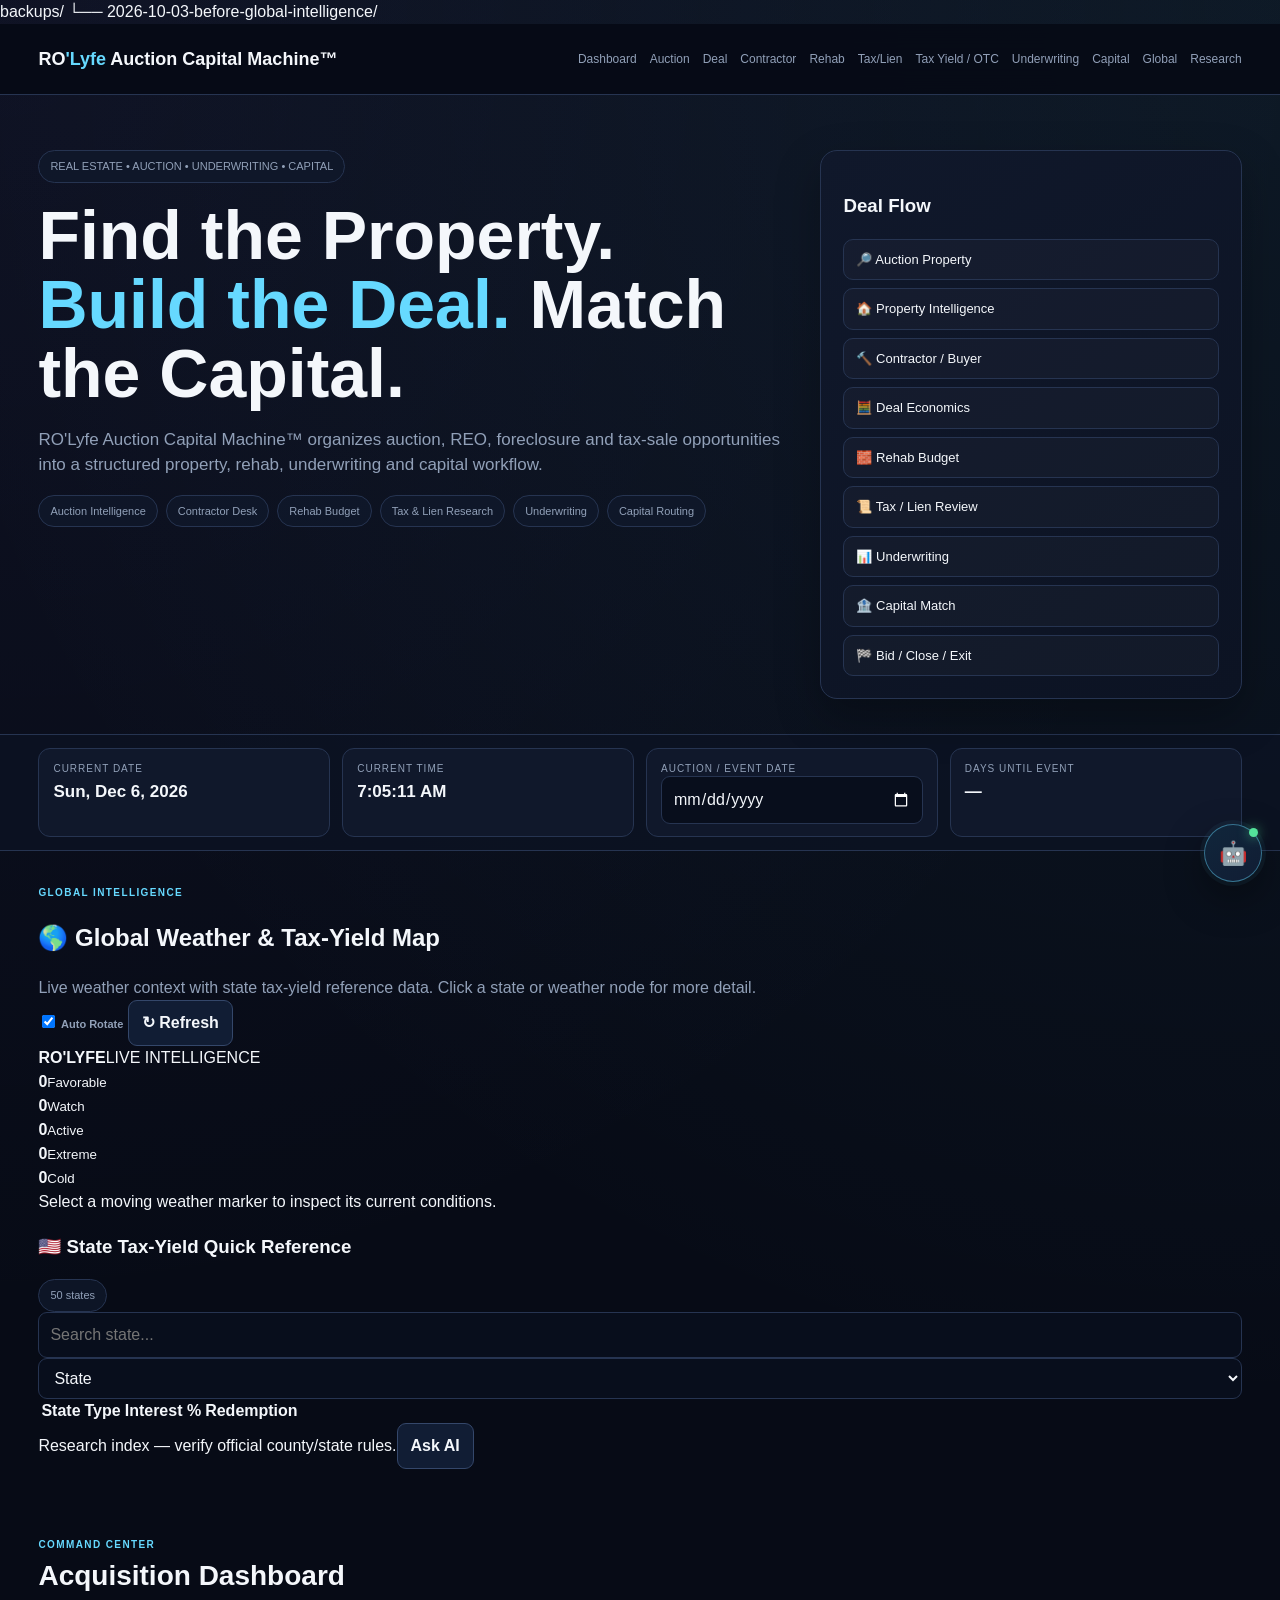
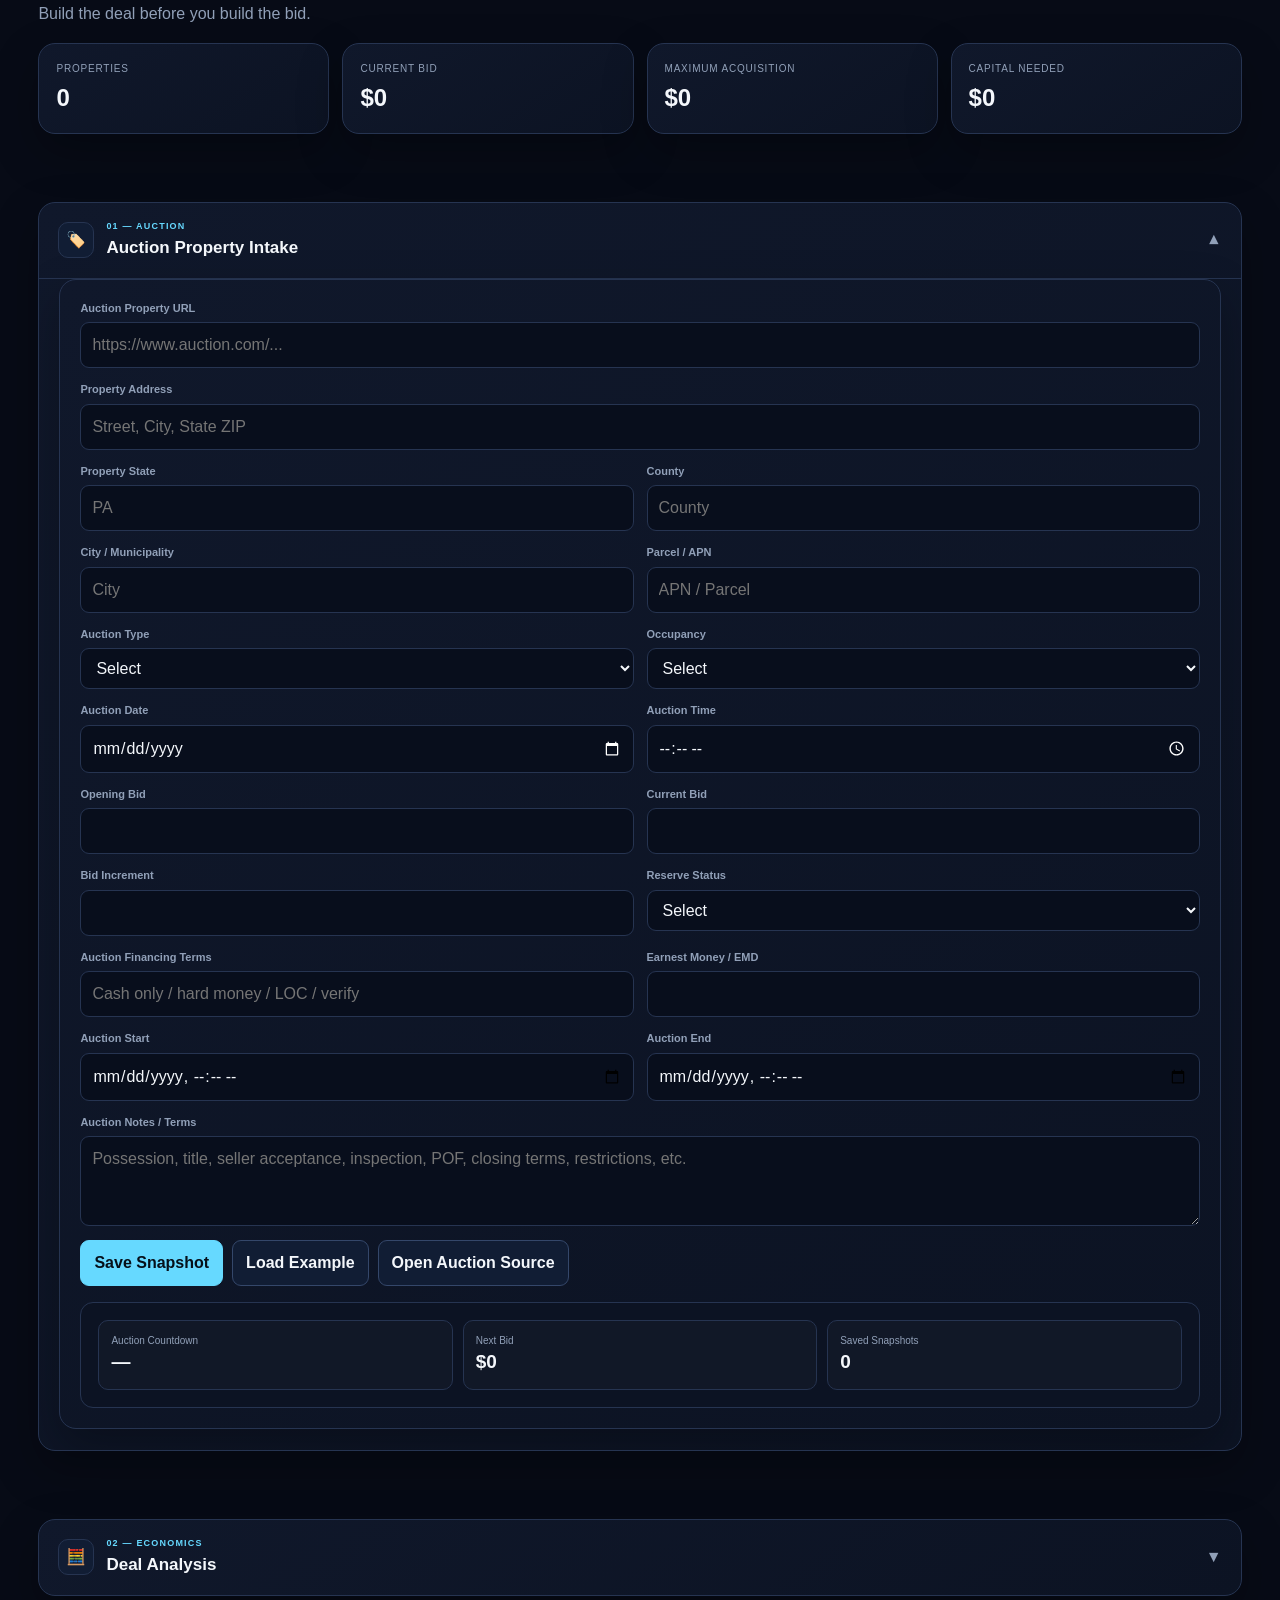
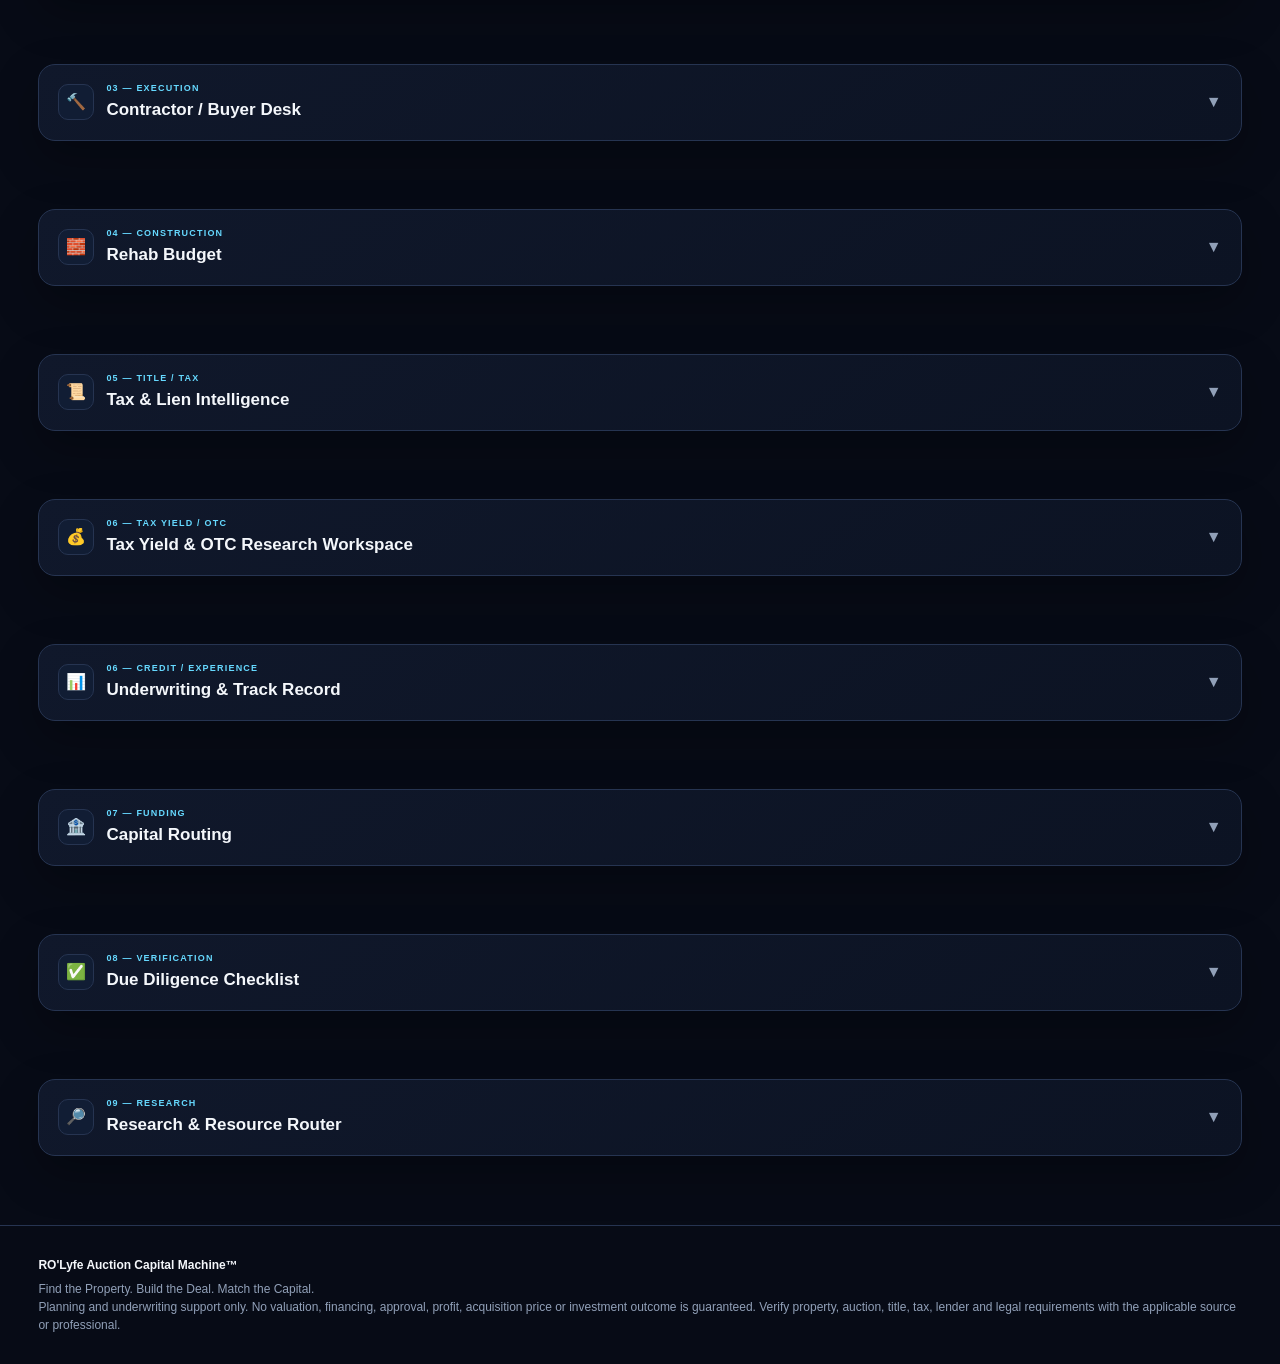
==== backups/2026-10-03-before-global-intelligence/index.html @ b1ab33ed "Add backup of index.html from October 3, 2026" ====
backups/
└── 2026-10-03-before-global-intelligence/


<!DOCTYPE html>
<html lang="en">
<head>
<meta charset="UTF-8">
<meta name="viewport" content="width=device-width, initial-scale=1.0">
<meta name="description" content="RO'Lyfe Auction Capital Machine™ — auction property intelligence, deal analysis, rehab, tax and lien research, underwriting, contractor coordination and capital routing.">
<title>RO'Lyfe Auction Capital Machine™</title>
<link rel="stylesheet" href="./css/machine.css">

<style>
:root{
  --bg:#070b16;--panel:#10182b;--panel2:#0c1323;--panel3:#111d34;
  --border:#263451;--border2:#34476a;--text:#f4f7fb;--muted:#91a0b8;
  --accent:#66d9ff;--accent2:#8c7cff;--green:#54e39a;--yellow:#ffd166;
  --red:#ff6b6b;--orange:#ff9f43;--shadow:0 18px 45px rgba(0,0,0,.28);
}
*{box-sizing:border-box}
html{scroll-behavior:smooth}
body{margin:0;background:radial-gradient(circle at top right,rgba(102,217,255,.07),transparent 30%),radial-gradient(circle at top left,rgba(140,124,255,.06),transparent 28%),var(--bg);color:var(--text);font-family:Arial,Helvetica,sans-serif;line-height:1.5}
a{color:inherit;text-decoration:none} button,input,select,textarea{font:inherit} button{cursor:pointer}
.container{width:min(1220px,94%);margin:auto}
header{position:sticky;top:0;z-index:1000;background:rgba(7,11,22,.96);backdrop-filter:blur(14px);border-bottom:1px solid var(--border)}
.nav{min-height:70px;display:flex;align-items:center;justify-content:space-between;gap:18px}.logo{font-size:18px;font-weight:800}.logo span{color:var(--accent)}
.nav-links{display:flex;gap:13px;flex-wrap:wrap}.nav-links a{color:var(--muted);font-size:12px}.nav-links a:hover{color:var(--text)}
.hero{padding:55px 0 35px}.hero-grid{display:grid;grid-template-columns:1.35fr .75fr;gap:24px;align-items:stretch}
.hero h1{font-size:clamp(38px,6vw,68px);line-height:1.02;margin:18px 0;max-width:800px}.hero h1 span{color:var(--accent)}
.hero p{color:var(--muted);font-size:17px;max-width:760px}.badge,.pill{border:1px solid var(--border);background:rgba(16,24,43,.8);border-radius:999px;padding:7px 11px;color:var(--muted);font-size:11px;display:inline-flex;align-items:center;gap:5px}
.badges{display:flex;gap:8px;flex-wrap:wrap}.hero-card,.card,.form-card,.section-shell,.link-card,.stat,.capital,.underwriting-box{background:linear-gradient(145deg,var(--panel),var(--panel2));border:1px solid var(--border);border-radius:17px;box-shadow:var(--shadow)}
.hero-card{padding:22px}.flow{display:grid;gap:8px;margin-top:15px}.flow div{padding:10px 12px;border:1px solid var(--border);border-radius:10px;background:rgba(255,255,255,.025);font-size:13px}
.live-bar{border-top:1px solid var(--border);border-bottom:1px solid var(--border);background:rgba(12,19,35,.78)}.live-grid{display:grid;grid-template-columns:repeat(4,1fr);gap:12px;padding:13px 0}.live-card{border:1px solid var(--border);border-radius:12px;padding:12px 14px;background:var(--panel)}.live-label{color:var(--muted);font-size:10px;text-transform:uppercase;letter-spacing:1px}.live-value{font-size:17px;font-weight:800;margin-top:3px}
section{padding:34px 0}.section-title{margin-bottom:17px}.section-kicker{color:var(--accent);font-size:10px;font-weight:800;letter-spacing:1.4px;text-transform:uppercase}.section-title h2{font-size:28px;margin:3px 0 5px}.section-title p,.muted{color:var(--muted);margin:0}
.section-shell{overflow:hidden}.section-shell.open .section-content{display:block}.section-content{display:none;padding:0 20px 21px;border-top:1px solid var(--border)}
.section-toggle{width:100%;border:0;background:transparent;color:var(--text);padding:17px 19px;display:flex;align-items:center;justify-content:space-between;text-align:left}.section-toggle:hover{background:rgba(102,217,255,.035)}
.section-toggle-left{display:flex;align-items:center;gap:12px}.section-toggle-icon{width:36px;height:36px;border:1px solid var(--border);border-radius:10px;display:flex;align-items:center;justify-content:center;background:var(--panel3)}.section-toggle-title small{display:block;color:var(--accent);font-size:9px;font-weight:800;letter-spacing:1.2px;text-transform:uppercase}.section-toggle-title strong{display:block;font-size:17px;margin-top:2px}.section-chevron{color:var(--muted);transition:.2s}.section-shell.open .section-chevron{transform:rotate(180deg)}
.dashboard{display:grid;grid-template-columns:repeat(4,1fr);gap:13px}.stat{padding:17px}.stat-label{color:var(--muted);font-size:10px;text-transform:uppercase;letter-spacing:.8px}.stat-value{font-size:24px;font-weight:800;margin-top:4px}
.form-card{padding:20px}.form-grid{display:grid;grid-template-columns:repeat(2,1fr);gap:13px}.field{display:flex;flex-direction:column;gap:6px}.field.full{grid-column:1/-1}label{color:var(--muted);font-size:11px;font-weight:600}
input,select,textarea{width:100%;background:#080e1c;color:var(--text);border:1px solid var(--border);border-radius:9px;padding:10px 11px;outline:none}input:focus,select:focus,textarea:focus{border-color:var(--accent);box-shadow:0 0 0 2px rgba(102,217,255,.08)}textarea{min-height:90px;resize:vertical}input[type=checkbox]{width:auto}input[type=date],input[type=time]{color-scheme:dark}
.grid{display:grid;grid-template-columns:repeat(3,1fr);gap:15px}.card{padding:18px}.card h3{margin-top:0}.card p{color:var(--muted);font-size:13px}
.result{margin-top:16px;border:1px solid var(--border);border-radius:13px;padding:17px;background:var(--panel2)}.result-grid{display:grid;grid-template-columns:repeat(3,1fr);gap:10px}.result-item{padding:12px;border:1px solid var(--border);border-radius:10px;background:rgba(255,255,255,.02)}.result-item span{display:block;color:var(--muted);font-size:10px}.result-item strong{font-size:19px}
.status{display:inline-flex;align-items:center;gap:6px;padding:6px 10px;border-radius:999px;font-size:10px;font-weight:700;margin-top:12px}.status.green{color:var(--green);border:1px solid rgba(84,227,154,.3);background:rgba(84,227,154,.08)}.status.yellow{color:var(--yellow);border:1px solid rgba(255,209,102,.3);background:rgba(255,209,102,.08)}.status.red{color:var(--red);border:1px solid rgba(255,107,107,.3);background:rgba(255,107,107,.08)}
.button-row{display:flex;flex-wrap:wrap;gap:9px;margin-top:14px}.btn,.action-btn{display:inline-flex;align-items:center;justify-content:center;gap:6px;border:1px solid var(--border2);border-radius:9px;padding:10px 13px;font-weight:700;background:var(--panel3);color:var(--text);transition:.15s}.btn.primary,.action-btn.primary{background:var(--accent);border-color:var(--accent);color:#06101a}.btn:hover,.action-btn:hover{transform:translateY(-1px);border-color:var(--accent)}
.checklist{display:grid;gap:8px}.check{display:flex;gap:9px;align-items:flex-start;padding:11px;border:1px solid var(--border);border-radius:10px;color:var(--muted);background:rgba(255,255,255,.015)}.check input{margin-top:3px}
.capital-grid{display:grid;grid-template-columns:repeat(4,1fr);gap:12px}.capital{padding:16px}.capital strong{display:block;margin-bottom:5px}.capital small{color:var(--muted)}
.link-grid{display:grid;grid-template-columns:repeat(4,1fr);gap:13px}.link-card{padding:16px;display:flex;flex-direction:column}.link-card h3{margin:0 0 6px;font-size:15px}.link-card p{color:var(--muted);font-size:12px;flex:1;margin:0 0 13px}
.budget-table-wrap{overflow-x:auto;border:1px solid var(--border);border-radius:12px;margin-top:15px}.budget-table{width:100%;border-collapse:collapse;min-width:700px}.budget-table th,.budget-table td{padding:8px 10px;border-bottom:1px solid var(--border);text-align:left}.budget-table th{color:var(--muted);font-size:10px;text-transform:uppercase}.budget-table td{font-size:12px}.budget-table input{padding:7px}.budget-total{display:flex;justify-content:flex-end;gap:20px;padding:13px;font-weight:800}
.underwriting-grid{display:grid;grid-template-columns:repeat(3,1fr);gap:12px}.underwriting-box{padding:14px;background:var(--panel2)}.underwriting-box span{display:block;color:var(--muted);font-size:10px}.underwriting-box strong{display:block;font-size:20px;margin-top:2px}
.dynamic-row{border:1px solid var(--border);border-radius:12px;padding:13px;margin-top:10px;background:rgba(255,255,255,.015)}.row-grid{display:grid;grid-template-columns:repeat(4,1fr);gap:9px}
.ai-underwriter-float{position:fixed;right:18px;bottom:18px;z-index:2000}.ai-underwriter-button{position:relative;width:58px;height:58px;border-radius:50%;border:1px solid rgba(102,217,255,.45);background:linear-gradient(145deg,#10263b,#111d34);color:var(--accent);box-shadow:0 0 0 4px rgba(102,217,255,.05),0 15px 40px rgba(0,0,0,.4);font-size:23px}.ai-dot{position:absolute;width:9px;height:9px;border-radius:50%;background:var(--green);right:3px;top:3px;box-shadow:0 0 12px rgba(84,227,154,.7)}
.ai-underwriter-panel{position:fixed;right:18px;bottom:88px;z-index:2001;width:min(400px,calc(100vw - 28px));height:520px;background:rgba(10,16,30,.985);border:1px solid var(--border2);border-radius:18px;box-shadow:0 25px 70px rgba(0,0,0,.55);display:none;flex-direction:column;overflow:hidden}.ai-underwriter-panel.open{display:flex}
.ai-header{padding:14px 16px;border-bottom:1px solid var(--border);display:flex;justify-content:space-between;align-items:center;background:linear-gradient(145deg,var(--panel),var(--panel2))}.ai-header-main{display:flex;align-items:center;gap:9px}.ai-avatar{width:34px;height:34px;border-radius:10px;display:flex;align-items:center;justify-content:center;background:rgba(102,217,255,.1);border:1px solid rgba(102,217,255,.25)}.ai-header-title strong{display:block;font-size:14px}.ai-header-title span{display:block;color:var(--green);font-size:9px;margin-top:2px}.ai-close{border:0;background:transparent;color:var(--muted);font-size:20px}
.ai-messages{flex:1;overflow-y:auto;padding:14px;display:flex;flex-direction:column;gap:9px}.ai-message{max-width:90%;padding:9px 11px;border-radius:11px;font-size:12px;line-height:1.45}.ai-message.system{align-self:flex-start;background:var(--panel3);border:1px solid var(--border)}.ai-message.user{align-self:flex-end;background:rgba(102,217,255,.12);border:1px solid rgba(102,217,255,.25)}.ai-message small{display:block;color:var(--muted);margin-top:4px;font-size:8px}
.ai-quick{display:flex;gap:6px;overflow-x:auto;padding:8px 10px;border-top:1px solid var(--border)}.ai-quick button{flex:0 0 auto;padding:6px 8px;border:1px solid var(--border);border-radius:999px;background:var(--panel3);color:var(--muted);font-size:9px}.ai-input-row{display:flex;gap:6px;padding:10px;border-top:1px solid var(--border)}.ai-input-row input{flex:1}.ai-send{width:42px;border:1px solid var(--accent);border-radius:9px;background:var(--accent);color:#06101a;font-weight:800}
.ai-toast{position:fixed;right:18px;bottom:88px;z-index:1999;width:min(350px,calc(100vw - 30px));padding:12px 14px;border:1px solid rgba(102,217,255,.35);border-radius:13px;background:rgba(12,19,35,.97);box-shadow:0 18px 50px rgba(0,0,0,.4);display:none}.ai-toast.show{display:block}.ai-toast strong{display:block;color:var(--accent);font-size:10px;margin-bottom:3px}.ai-toast div{font-size:11px}
.back-to-top{position:fixed;right:86px;bottom:22px;z-index:1998;width:43px;height:43px;border-radius:50%;border:1px solid var(--border2);background:rgba(16,24,43,.94);color:var(--accent);opacity:0;visibility:hidden;transition:.2s}.back-to-top.show{opacity:1;visibility:visible}
footer{margin-top:35px;border-top:1px solid var(--border);padding:30px 0;color:var(--muted);font-size:12px}.footer-title{color:var(--text);font-weight:800;margin-bottom:6px}
@media(max-width:950px){.hero-grid{grid-template-columns:1fr}.dashboard,.capital-grid{grid-template-columns:repeat(2,1fr)}.grid,.underwriting-grid{grid-template-columns:repeat(2,1fr)}.link-grid{grid-template-columns:repeat(2,1fr)}.live-grid{grid-template-columns:repeat(2,1fr)}.row-grid{grid-template-columns:repeat(2,1fr)}}
@media(max-width:650px){.nav{align-items:flex-start;padding:12px 0;flex-direction:column}.nav-links{gap:9px}.hero{padding-top:38px}.dashboard,.grid,.capital-grid,.link-grid,.underwriting-grid,.result-grid,.live-grid,.form-grid,.row-grid{grid-template-columns:1fr}.field.full{grid-column:auto}.button-row{flex-direction:column}.button-row .btn,.button-row .action-btn{width:100%}.section-content{padding:0 13px 17px}.section-toggle{padding:15px 13px}.ai-underwriter-panel{right:13px;bottom:82px;height:500px}.back-to-top{right:80px;bottom:18px}}
</style>
</head>

<body>
<header>
  <div class="container nav">
    <div class="logo">RO<span>'Lyfe</span> Auction Capital Machine™</div>
    <nav class="nav-links">
      <a href="#dashboard">Dashboard</a><a href="#intake">Auction</a><a href="#analysis">Deal</a>
      <a href="#contractor">Contractor</a><a href="#rehab">Rehab</a><a href="#taxLien">Tax/Lien</a><a href="#taxYield">Tax Yield / OTC</a>
      <a href="#underwriting">Underwriting</a><a href="#capital">Capital</a><a href="#globalIntelligence">Global</a><a href="#research">Research</a>
    </nav>
  </div>
</header>

<section class="hero">
  <div class="container hero-grid">
    <div>
      <div class="badge">REAL ESTATE • AUCTION • UNDERWRITING • CAPITAL</div>
      <h1>Find the Property. <span>Build the Deal.</span> Match the Capital.</h1>
      <p>RO'Lyfe Auction Capital Machine™ organizes auction, REO, foreclosure and tax-sale opportunities into a structured property, rehab, underwriting and capital workflow.</p>
      <div class="badges">
        <span class="badge">Auction Intelligence</span><span class="badge">Contractor Desk</span><span class="badge">Rehab Budget</span>
        <span class="badge">Tax &amp; Lien Research</span><span class="badge">Underwriting</span><span class="badge">Capital Routing</span>
      </div>
    </div>
    <div class="hero-card">
      <h3>Deal Flow</h3>
      <div class="flow">
        <div>🔎 Auction Property</div><div>🏠 Property Intelligence</div><div>🔨 Contractor / Buyer</div>
        <div>🧮 Deal Economics</div><div>🧱 Rehab Budget</div><div>📜 Tax / Lien Review</div>
        <div>📊 Underwriting</div><div>🏦 Capital Match</div><div>🏁 Bid / Close / Exit</div>
      </div>
    </div>
  </div>
</section>

<div class="live-bar">
  <div class="container live-grid">
    <div class="live-card"><div class="live-label">Current Date</div><div class="live-value" id="liveDate">Loading...</div></div>
    <div class="live-card"><div class="live-label">Current Time</div><div class="live-value" id="liveTime">Loading...</div></div>
    <div class="live-card"><div class="live-label">Auction / Event Date</div><input id="auctionDate" type="date"></div>
    <div class="live-card"><div class="live-label">Days Until Event</div><div class="live-value" id="daysUntil">—</div></div>
  </div>
</div>

<!-- GLOBAL INTELLIGENCE / WEATHER + TAX-YIELD VISUAL -->
<section id="globalIntelligence" class="global-intel-section">
  <div class="container">
    <div class="global-intel-shell">
      <div class="global-intel-head">
        <div>
          <div class="section-kicker">GLOBAL INTELLIGENCE</div>
          <h2>🌎 Global Weather &amp; Tax-Yield Map</h2>
          <p class="muted">Live weather context with state tax-yield reference data. Click a state or weather node for more detail.</p>
        </div>
        <div class="global-controls">
          <label class="switch-label"><input id="globalAutoRotate" type="checkbox" checked> <span>Auto Rotate</span></label>
          <button class="btn" type="button" onclick="refreshGlobalIntelligence()">↻ Refresh</button>
        </div>
      </div>
      <div class="global-intel-grid">
        <div class="global-globe-panel">
          <div class="globe-stage" id="globeStage">
            <div class="globe-orbit orbit-a"></div><div class="globe-orbit orbit-b"></div><div class="globe-orbit orbit-c"></div>
            <div class="globe">
              <div class="globe-grid"></div><div class="globe-land land-1"></div><div class="globe-land land-2"></div><div class="globe-land land-3"></div><div class="globe-land land-4"></div>
            </div>
            <div id="weatherNodes" class="weather-nodes"></div>
            <div class="globe-core-label"><strong>RO'LYFE</strong><span>LIVE INTELLIGENCE</span></div>
          </div>
          <div class="global-summary-strip">
            <div><span class="dot green"></span><strong id="weatherGood">0</strong><small>Favorable</small></div>
            <div><span class="dot yellow"></span><strong id="weatherWatch">0</strong><small>Watch</small></div>
            <div><span class="dot orange"></span><strong id="weatherActive">0</strong><small>Active</small></div>
            <div><span class="dot red"></span><strong id="weatherExtreme">0</strong><small>Extreme</small></div>
            <div><span class="dot blue"></span><strong id="weatherCold">0</strong><small>Cold</small></div>
          </div>
          <div id="globalSelected" class="global-selected">Select a moving weather marker to inspect its current conditions.</div>
        </div>
        <aside class="state-yield-panel">
          <div class="panel-title-row"><h3>🇺🇸 State Tax-Yield Quick Reference</h3><span id="stateCountBadge" class="badge">50 states</span></div>
          <div class="state-filter-row"><input id="stateYieldSearch" placeholder="Search state..." oninput="filterStateYieldTable()"><select id="stateYieldSort" onchange="renderStateYieldTable()"><option value="name">State</option><option value="interest">Interest %</option><option value="redemption">Redemption</option></select></div>
          <div class="state-yield-table-wrap"><table class="state-yield-table"><thead><tr><th>State</th><th>Type</th><th>Interest %</th><th>Redemption</th></tr></thead><tbody id="stateYieldTable"></tbody></table></div>
          <div class="state-yield-foot"><span>Research index — verify official county/state rules.</span><button class="btn" type="button" onclick="askAI('Show me the tax-yield profile for this state.')">Ask AI</button></div>
        </aside>
      </div>
    </div>
  </div>
</section>

<main>

<section id="dashboard"><div class="container">
  <div class="section-title"><div class="section-kicker">COMMAND CENTER</div><h2>Acquisition Dashboard</h2><p>Build the deal before you build the bid.</p></div>
  <div class="dashboard">
    <div class="stat"><div class="stat-label">Properties</div><div class="stat-value" id="propertyCount">0</div></div>
    <div class="stat"><div class="stat-label">Current Bid</div><div class="stat-value" id="dashboardBid">$0</div></div>
    <div class="stat"><div class="stat-label">Maximum Acquisition</div><div class="stat-value" id="dashboardMax">$0</div></div>
    <div class="stat"><div class="stat-label">Capital Needed</div><div class="stat-value" id="dashboardCapital">$0</div></div>
  </div>
</div></section>

<section id="intake"><div class="container">
<div class="section-shell open">
<button class="section-toggle" type="button" onclick="toggleSection(this)"><div class="section-toggle-left"><div class="section-toggle-icon">🏷️</div><div class="section-toggle-title"><small>01 — AUCTION</small><strong>Auction Property Intake</strong></div></div><span class="section-chevron">▼</span></button>
<div class="section-content">
<div class="form-card"><div class="form-grid">
  <div class="field full"><label for="auctionUrl">Auction Property URL</label><input id="auctionUrl" type="url" placeholder="https://www.auction.com/..."></div>
  <div class="field full"><label for="address">Property Address</label><input id="address" placeholder="Street, City, State ZIP"></div>
  <div class="field"><label for="propertyState">Property State</label><input id="propertyState" placeholder="PA"></div>
  <div class="field"><label for="county">County</label><input id="county" placeholder="County"></div>
  <div class="field"><label for="taxCity">City / Municipality</label><input id="taxCity" placeholder="City"></div>
  <div class="field"><label for="parcel">Parcel / APN</label><input id="parcel" placeholder="APN / Parcel"></div>
  <div class="field"><label for="auctionType">Auction Type</label><select id="auctionType"><option value="">Select</option><option>Bank Owned / REO</option><option>Foreclosure</option><option>Sheriff Sale</option><option>Tax Sale</option><option>Tax Lien</option><option>Tax Deed</option><option>Other</option></select></div>
  <div class="field"><label for="occupancy">Occupancy</label><select id="occupancy"><option value="">Select</option><option>Vacant</option><option>Occupied</option><option>Unknown</option></select></div>
  <div class="field"><label for="auctionDate">Auction Date</label><input id="auctionDate" type="date"></div>
  <div class="field"><label for="auctionTime">Auction Time</label><input id="auctionTime" type="time"></div>
  <div class="field"><label for="openingBid">Opening Bid</label><input id="openingBid" type="number" min="0" step="500"></div>
  <div class="field"><label for="currentBid">Current Bid</label><input id="currentBid" type="number" min="0" step="500"></div>
  <div class="field"><label for="bidIncrement">Bid Increment</label><input id="bidIncrement" type="number" min="0" step="100"></div>
  <div class="field"><label for="reserve">Reserve Status</label><select id="reserve"><option value="">Select</option><option>Reserve Met</option><option>Reserve Not Met</option><option>Unknown</option></select></div>
  <div class="field"><label for="financing">Auction Financing Terms</label><input id="financing" placeholder="Cash only / hard money / LOC / verify"></div>
  <div class="field"><label for="emd">Earnest Money / EMD</label><input id="emd" type="number" min="0" step="100"></div>
  <div class="field"><label for="auctionStart">Auction Start</label><input id="auctionStart" type="datetime-local"></div>
  <div class="field"><label for="auctionEnd">Auction End</label><input id="auctionEnd" type="datetime-local"></div>
  <div class="field full"><label for="auctionNotes">Auction Notes / Terms</label><textarea id="auctionNotes" placeholder="Possession, title, seller acceptance, inspection, POF, closing terms, restrictions, etc."></textarea></div>
</div>
<div class="button-row"><button class="btn primary" type="button" onclick="saveProperty()">Save Snapshot</button><button class="btn" type="button" onclick="loadExample()">Load Example</button><button class="btn" type="button" onclick="openAuctionSource()">Open Auction Source</button></div>
<div id="auctionStatus"></div><div class="result"><div class="result-grid">
  <div class="result-item"><span>Auction Countdown</span><strong id="auctionCountdown">—</strong></div>
  <div class="result-item"><span>Next Bid</span><strong id="nextBid">$0</strong></div>
  <div class="result-item"><span>Saved Snapshots</span><strong id="savedCount">0</strong></div>
</div></div>
</div>
</div></div></div>
</section>

<section id="analysis"><div class="container">
<div class="section-shell">
<button class="section-toggle" type="button" onclick="toggleSection(this)"><div class="section-toggle-left"><div class="section-toggle-icon">🧮</div><div class="section-toggle-title"><small>02 — ECONOMICS</small><strong>Deal Analysis</strong></div></div><span class="section-chevron">▼</span></button>
<div class="section-content">
<div class="form-card"><div class="form-grid">
  <div class="field"><label for="arv">ARV / After Repair Value</label><input id="arv" type="number" min="0"></div>
  <div class="field"><label for="rehab">Rehab / Construction</label><input id="rehab" type="number" min="0"></div>
  <div class="field"><label for="closing">Closing Costs</label><input id="closing" type="number" min="0"></div>
  <div class="field"><label for="holding">Holding Costs</label><input id="holding" type="number" min="0"></div>
  <div class="field"><label for="selling">Selling / Exit Costs</label><input id="selling" type="number" min="0"></div>
  <div class="field"><label for="financingCosts">Financing Costs</label><input id="financingCosts" type="number" min="0"></div>
  <div class="field"><label for="profit">Required Profit</label><input id="profit" type="number" min="0"></div>
  <div class="field"><label for="contingency">Deal Contingency</label><input id="contingency" type="number" min="0"></div>
  <div class="field"><label for="buyerCapital">Buyer / Sponsor Capital</label><input id="buyerCapital" type="number" min="0"></div>
</div>
<div class="button-row"><button class="btn primary" type="button" onclick="calculateDealUI()">Calculate Deal</button></div>
<div class="result"><div class="result-grid">
  <div class="result-item"><span>Maximum Acquisition</span><strong id="maxAcquisition">$0</strong></div>
  <div class="result-item"><span>Total Project Cost</span><strong id="projectCost">$0</strong></div>
  <div class="result-item"><span>Capital Needed</span><strong id="capitalNeed">$0</strong></div>
  <div class="result-item"><span>Bid Room</span><strong id="bidRoom">$0</strong></div>
  <div class="result-item"><span>Gross Spread</span><strong id="grossSpread">$0</strong></div>
  <div class="result-item"><span>Next Bid</span><strong id="analysisNextBid">$0</strong></div>
</div><div id="dealStatus"></div></div>
</div>
</div></div></div>
</section>

<section id="contractor"><div class="container">
<div class="section-shell">
<button class="section-toggle" type="button" onclick="toggleSection(this)"><div class="section-toggle-left"><div class="section-toggle-icon">🔨</div><div class="section-toggle-title"><small>03 — EXECUTION</small><strong>Contractor / Buyer Desk</strong></div></div><span class="section-chevron">▼</span></button>
<div class="section-content">
<div class="form-card"><div class="form-grid">
  <div class="field"><label for="contractorName">Contractor / Buyer Name</label><input id="contractorName"></div>
  <div class="field"><label for="contractorCompany">Company</label><input id="contractorCompany"></div>
  <div class="field"><label for="contractorPhone">Phone</label><input id="contractorPhone"></div>
  <div class="field"><label for="contractorEmail">Email</label><input id="contractorEmail" type="email"></div>
  <div class="field"><label for="contractorRole">Role</label><select id="contractorRole"><option>Contractor</option><option>Investor / Buyer</option><option>GC</option><option>Developer</option><option>Other</option></select></div>
  <div class="field"><label for="contractorBudget">Target Construction Budget</label><input id="contractorBudget" type="number"></div>
  <div class="field full"><label for="contractorNotes">Scope / Quote / Buyer Notes</label><textarea id="contractorNotes"></textarea></div>
</div></div>
</div></div></div></section>

<section id="rehab"><div class="container">
<div class="section-shell">
<button class="section-toggle" type="button" onclick="toggleSection(this)"><div class="section-toggle-left"><div class="section-toggle-icon">🧱</div><div class="section-toggle-title"><small>04 — CONSTRUCTION</small><strong>Rehab Budget</strong></div></div><span class="section-chevron">▼</span></button>
<div class="section-content">
<div class="form-card">
<div class="form-grid">
  <div class="field"><label for="rehabContingencyPercent">Rehab Contingency %</label><input id="rehabContingencyPercent" type="number" min="0" step=".5" value="0"></div>
  <div class="field"><label for="rehabLenderName">Lender Rule / Name</label><input id="rehabLenderName" placeholder="Optional"></div>
</div>
<div class="button-row"><button class="btn" type="button" onclick="loadReferenceRehab()">Load Reference Budget</button><button class="btn" type="button" onclick="clearRehabBudget()">Clear Rehab</button><button class="btn primary" type="button" onclick="calculateRehabUI()">Calculate Rehab</button></div>
<div class="budget-table-wrap"><table class="budget-table"><thead><tr><th>Category</th><th>Budget</th><th>Group</th></tr></thead><tbody id="rehabRows"></tbody></table></div>
<div class="budget-total"><span>Subtotal: <strong id="rehabSubtotal">$0</strong></span><span>Contingency: <strong id="rehabContingency">$0</strong></span><span>Total: <strong id="rehabTotal">$0</strong></span></div>
</div>
</div></div></div>
</section>

<section id="taxLien"><div class="container">
<div class="section-shell">
<button class="section-toggle" type="button" onclick="toggleSection(this)"><div class="section-toggle-left"><div class="section-toggle-icon">📜</div><div class="section-toggle-title"><small>05 — TITLE / TAX</small><strong>Tax &amp; Lien Intelligence</strong></div></div><span class="section-chevron">▼</span></button>
<div class="section-content">
<div class="form-card"><div class="form-grid">
  <div class="field"><label for="taxState">Tax State</label><input id="taxState" placeholder="PA / NJ / FL"></div>
  <div class="field"><label for="taxCounty">Tax County</label><input id="taxCounty"></div>
  <div class="field"><label for="taxSaleType">Tax Sale Type</label><select id="taxSaleType"><option value="">Select</option><option>Tax Lien</option><option>Tax Deed</option><option>Tax Sale</option><option>Sheriff Sale</option><option>Unknown</option></select></div>
  <div class="field"><label for="taxAuthority">Tax Authority</label><input id="taxAuthority"></div>
  <div class="field"><label for="delinquentTaxes">Delinquent Taxes</label><input id="delinquentTaxes" type="number"></div>
  <div class="field"><label for="taxLienAmount">Tax Lien Amount</label><input id="taxLienAmount" type="number"></div>
  <div class="field"><label for="taxInterestRate">Interest Rate %</label><input id="taxInterestRate" type="number" step=".01"></div>
  <div class="field"><label for="taxPenalties">Penalties</label><input id="taxPenalties" type="number"></div>
  <div class="field"><label for="taxFees">Tax / Sale Fees</label><input id="taxFees" type="number"></div>
  <div class="field"><label for="taxTotalDue">Total Due</label><input id="taxTotalDue" type="number"></div>
  <div class="field"><label for="taxOpeningBid">Tax Opening Bid</label><input id="taxOpeningBid" type="number"></div>
  <div class="field"><label for="taxCurrentBid">Tax Current Bid</label><input id="taxCurrentBid" type="number"></div>
  <div class="field"><label for="taxBidIncrement">Tax Bid Increment</label><input id="taxBidIncrement" type="number"></div>
  <div class="field"><label for="taxDeposit">Tax Deposit</label><input id="taxDeposit" type="number"></div>
  <div class="field"><label for="taxAuctionDate">Tax Auction Date</label><input id="taxAuctionDate" type="date"></div>
  <div class="field"><label for="taxAuctionTime">Tax Auction Time</label><input id="taxAuctionTime" type="time"></div>
  <div class="field"><label for="taxRegistrationDeadline">Registration Deadline</label><input id="taxRegistrationDeadline" type="date"></div>
  <div class="field"><label for="redemptionApplicable">Redemption Applicable?</label><select id="redemptionApplicable"><option value="">Unknown</option><option>Yes</option><option>No</option></select></div>
  <div class="field"><label for="redemptionDeadline">Redemption Deadline</label><input id="redemptionDeadline" type="date"></div>
  <div class="field"><label for="redemptionAmount">Redemption Amount</label><input id="redemptionAmount" type="number"></div>
  <div class="field"><label for="lienStatus">Lien Status</label><input id="lienStatus" placeholder="Unknown / Clear / Liens found"></div>
  <div class="field"><label for="saleStatus">Sale Status</label><input id="saleStatus"></div>
  <div class="field"><label for="redemptionPeriod">Redemption Period</label><input id="redemptionPeriod"></div>
  <div class="field"><label for="taxSaleDate">Tax Sale Date</label><input id="taxSaleDate" type="date"></div>
  <div class="field full"><label for="taxSource">Tax / Lien Source</label><input id="taxSource" placeholder="County tax portal, LienHub, RealAuction, title report, etc."></div>
  <div class="field full"><label for="taxNotes">Tax / Lien Notes</label><textarea id="taxNotes"></textarea></div>
</div>
<div class="button-row"><button class="btn primary" type="button" onclick="calculateTaxUI()">Run Tax/Lien Snapshot</button></div>
<div id="taxOutput" class="result">Enter jurisdiction and tax/lien facts, then run the snapshot.</div>
</div>
</div></div></div>
</section>

<section id="taxYield"><div class="container">
<div class="section-shell">
<button class="section-toggle" type="button" onclick="toggleSection(this)"><div class="section-toggle-left"><div class="section-toggle-icon">💰</div><div class="section-toggle-title"><small>06 — TAX YIELD / OTC</small><strong>Tax Yield &amp; OTC Research Workspace</strong></div></div><span class="section-chevron">▼</span></button>
<div class="section-content">
<div class="grid">
  <div class="card"><h3>State / Jurisdiction Profile</h3><div class="form-grid">
    <div class="field"><label for="yieldState">State</label><input id="yieldState" placeholder="PA, FL, NJ..."></div>
    <div class="field"><label for="yieldCounty">County</label><input id="yieldCounty" placeholder="County / parish / municipality"></div>
  </div><div class="button-row"><button class="btn primary" type="button" onclick="runTaxYieldProfile()">Load Profile</button></div><div id="yieldProfile" class="result">Enter a state to load the research profile.</div></div>
  <div class="card"><h3>OTC / Alternate Terminology</h3><p id="otcTermText" class="muted">Enter a state to see the stored terminology.</p><div class="button-row"><button class="btn" type="button" onclick="askAI('What is the OTC terminology for this state?')">Ask AI</button></div></div>
  <div class="card"><h3>County Research Script</h3><p class="muted">Use these questions with the tax collector, treasurer, clerk or sale administrator.</p><ol id="countyScriptList"></ol><div class="button-row"><button class="btn" type="button" onclick="askAI('What questions should I ask the county?')">Send to AI</button></div></div>
</div>
<div class="form-card" style="margin-top:15px"><h3>Tax Certificate / OTC Inventory</h3><p class="muted">Use this as a research inventory. Verify every record against the official county/state source.</p><div class="budget-table-wrap"><table class="budget-table"><thead><tr><th>Certificate #</th><th>Year</th><th>Parcel / PIN</th><th>Address</th><th>State</th><th>County</th><th>Purchase Amount</th><th>Interest</th><th>Delinquent Year</th><th>Status</th></tr></thead><tbody id="taxYieldRows"><tr><td colspan="10" class="muted">No inventory rows yet.</td></tr></tbody></table></div><div class="button-row"><button class="btn" type="button" onclick="addTaxYieldRow()">Add Certificate / OTC Record</button></div></div>
<div class="card" style="margin-top:15px"><h3>Yield Guardrail</h3><p class="muted">A quoted statutory rate is not the same as realized annualized yield. Account for purchase price, bid method, penalties, fees, redemption timing, discounts, servicing/admin costs and principal risk.</p></div>
</div></div></div></section>

<section id="underwriting"><div class="container">
<div class="section-shell">
<button class="section-toggle" type="button" onclick="toggleSection(this)"><div class="section-toggle-left"><div class="section-toggle-icon">📊</div><div class="section-toggle-title"><small>06 — CREDIT / EXPERIENCE</small><strong>Underwriting &amp; Track Record</strong></div></div><span class="section-chevron">▼</span></button>
<div class="section-content">
<div class="form-card"><div class="form-grid">
  <div class="field"><label for="primaryGuarantor">Primary Guarantor Name</label><input id="primaryGuarantor"></div>
  <div class="field"><label for="borrowingEntity">Borrowing Entity</label><input id="borrowingEntity"></div>
  <div class="field"><label for="salesHistoryDate">Sales History Date</label><input id="salesHistoryDate" type="date"></div>
  <div class="field"><label for="experienceYears">Experience Years</label><input id="experienceYears" type="number"></div>
  <div class="field"><label for="completedDeals">Completed Deals</label><input id="completedDeals" type="number"></div>
  <div class="field"><label for="relevantDeals">Relevant Deals</label><input id="relevantDeals" type="number"></div>
  <div class="field"><label for="groundUpExperience">Ground-Up Deals</label><input id="groundUpExperience" type="number"></div>
  <div class="field"><label for="rehabExperience">Rehab Deals</label><input id="rehabExperience" type="number"></div>
  <div class="field"><label for="liquidity">Liquidity</label><input id="liquidity" type="number"></div>
  <div class="field"><label for="netWorth">Net Worth</label><input id="netWorth" type="number"></div>
  <div class="field"><label for="creditScore">Credit Score</label><input id="creditScore" type="number"></div>
  <div class="field"><label for="trackRecordCount">Track Record Count</label><input id="trackRecordCount" type="number"></div>
  <div class="field"><label for="reoCount">REO Count</label><input id="reoCount" type="number"></div>
</div>

<h3>Property Track Record</h3><p class="muted">Add past flips/builds using the lender-style fields. These rows are collected by the underwriting engine.</p>
<div id="trackRecordRows"></div>
<div class="button-row"><button class="btn" type="button" onclick="addTrackRow()">+ Add Sold Property</button></div>

<h3 style="margin-top:22px">REO Schedule</h3><div id="reoRows"></div>
<div class="button-row"><button class="btn" type="button" onclick="addREORow()">+ Add Owned Property</button></div>

<div class="result"><div class="result-grid">
  <div class="result-item"><span>ARV</span><strong id="uwArv">$0</strong></div>
  <div class="result-item"><span>Maximum Acquisition</span><strong id="uwMax">$0</strong></div>
  <div class="result-item"><span>Rehab</span><strong id="uwRehab">$0</strong></div>
  <div class="result-item"><span>Current Bid</span><strong id="uwBid">$0</strong></div>
  <div class="result-item"><span>Capital Needed</span><strong id="uwCapital">$0</strong></div>
  <div class="result-item"><span>Bid Room</span><strong id="uwBidRoom">$0</strong></div>
</div></div>
</div>
</div></div></div>
</section>

<section id="capital"><div class="container">
<div class="section-shell">
<button class="section-toggle" type="button" onclick="toggleSection(this)"><div class="section-toggle-left"><div class="section-toggle-icon">🏦</div><div class="section-toggle-title"><small>07 — FUNDING</small><strong>Capital Routing</strong></div></div><span class="section-chevron">▼</span></button>
<div class="section-content">
<div class="capital-grid">
  <div class="capital"><strong>Kiavi</strong><small>Investor / rehab financing workflow. Verify current product, property and borrower requirements.</small><a class="secondary-link" href="https://app.kiavi.com/my/loans/origination" target="_blank" rel="noopener">Open Broker Portal →</a></div>
  <div class="capital"><strong>COGO Capital</strong><small>Business / equipment / working-capital financing pathway. Terms are lender-dependent.</small><a class="secondary-link" href="https://www.borrowersviewcentral.com/portal/applynew?id=LCS" target="_blank" rel="noopener">Open Application →</a></div>
  <div class="capital"><strong>Private Capital</strong><small>Private-money and capital-network routing for deals that fit the applicable program.</small><a class="secondary-link" href="https://privatemoneyexchange.com/aff-page/richman/" target="_blank" rel="noopener">Open Resource →</a></div>
  <div class="capital"><strong>RO'Lyfe Intake</strong><small>Capture the borrower, property and funding request before routing to a provider.</small><a class="secondary-link" href="https://form.jotform.com/253154859148062" target="_blank" rel="noopener">Open Intake →</a></div>
</div>
<div class="result"><div class="result-grid">
  <div class="result-item"><span>Capital Need</span><strong id="capitalRouteNeed">$0</strong></div>
  <div class="result-item"><span>Buyer Capital</span><strong id="capitalRouteBuyer">$0</strong></div>
  <div class="result-item"><span>Funding Gap</span><strong id="capitalRouteGap">$0</strong></div>
</div></div>
</div>
</div></div></div>
</section>

<section id="dueDiligence"><div class="container">
<div class="section-shell">
<button class="section-toggle" type="button" onclick="toggleSection(this)"><div class="section-toggle-left"><div class="section-toggle-icon">✅</div><div class="section-toggle-title"><small>08 — VERIFICATION</small><strong>Due Diligence Checklist</strong></div></div><span class="section-chevron">▼</span></button>
<div class="section-content">
<div class="checklist">
<label class="check"><input type="checkbox" data-due> Auction terms verified from source</label>
<label class="check"><input type="checkbox" data-due> Occupancy / access verified</label>
<label class="check"><input type="checkbox" data-due> Parcel / APN verified</label>
<label class="check"><input type="checkbox" data-due> Title / lien search completed</label>
<label class="check"><input type="checkbox" data-due> Taxes / water / municipal balances reviewed</label>
<label class="check"><input type="checkbox" data-due> ARV supported by comparable sales / valuation work</label>
<label class="check"><input type="checkbox" data-due> Contractor scope and rehab estimate reviewed</label>
<label class="check"><input type="checkbox" data-due> Financing eligibility and auction funding rules verified</label>
<label class="check"><input type="checkbox" data-due> EMD / POF / registration requirements verified</label>
<label class="check"><input type="checkbox" data-due> Exit strategy / buyer / contractor identified</label>
</div>
<div class="result"><strong id="dueProgress">0 / 10 complete</strong></div>
</div></div></div>
</section>

<section id="research"><div class="container">
<div class="section-shell">
<button class="section-toggle" type="button" onclick="toggleSection(this)"><div class="section-toggle-left"><div class="section-toggle-icon">🔎</div><div class="section-toggle-title"><small>09 — RESEARCH</small><strong>Research &amp; Resource Router</strong></div></div><span class="section-chevron">▼</span></button>
<div class="section-content">
<div class="link-grid">
  <div class="link-card"><h3>Auction.com</h3><p>Auction listings, terms and property research.</p><a class="action-btn" href="https://www.auction.com/" target="_blank" rel="noopener">Open Auction.com</a></div>
  <div class="link-card"><h3>Philadelphia Property App</h3><p>Philadelphia property, parcel and assessment research.</p><a class="action-btn" href="https://property.phila.gov/" target="_blank" rel="noopener">Open Property App</a></div>
  <div class="link-card"><h3>Zillow</h3><p>Property history, photos, listing context and market research.</p><a class="action-btn" href="https://www.zillow.com/" target="_blank" rel="noopener">Open Zillow</a></div>
  <div class="link-card"><h3>Redfin</h3><p>Property research, comparable listings and market context.</p><a class="action-btn" href="https://www.redfin.com/" target="_blank" rel="noopener">Open Redfin</a></div>
  <div class="link-card"><h3>Realtor</h3><p>Additional property and market research.</p><a class="action-btn" href="https://www.realtor.com/" target="_blank" rel="noopener">Open Realtor</a></div>
  <div class="link-card"><h3>Kiavi</h3><p>Investor financing / broker workflow.</p><a class="action-btn capital-card" href="https://app.kiavi.com/my/loans/origination" target="_blank" rel="noopener">Open Kiavi</a></div>
  <div class="link-card"><h3>COGO Capital</h3><p>Business and equipment funding workflow.</p><a class="action-btn capital-card" href="https://www.cogocapital.com/" target="_blank" rel="noopener">Open COGO</a></div>
  <div class="link-card"><h3>Relocation Intelligence</h3><p>Separate RO'Lyfe relocation project.</p><a class="action-btn" href="https://rolrichman.github.io/rolyfe-relocation-intelligence/" target="_blank" rel="noopener">Open Relocation</a></div>
  <div class="link-card"><h3>LienHub</h3><p>Use where applicable for tax/lien research.</p><a class="action-btn" href="https://www.lienhub.com/" target="_blank" rel="noopener">Open LienHub</a></div>
  <div class="link-card"><h3>RealAuction</h3><p>Jurisdiction-specific tax sale and foreclosure portals.</p><a class="action-btn" href="https://www.realauction.com/" target="_blank" rel="noopener">Open RealAuction</a></div>
  <div class="link-card"><h3>RO'Lyfe Market Terminal</h3><p>Separate market intelligence system.</p><a class="action-btn" href="https://rolrichman.github.io/rolyfe-market-terminal/" target="_blank" rel="noopener">Open Market Terminal</a></div>
  <div class="link-card"><h3>RO'Lyfe Machine</h3><p>Business and funding ecosystem routing.</p><a class="action-btn" href="https://rolrichman.github.io/rolyfe-machine/" target="_blank" rel="noopener">Open RO'Lyfe Machine</a></div>
</div>
</div></div></div>
</section>

</main>

<footer>
<div class="container">
<div class="footer-title">RO'Lyfe Auction Capital Machine™</div>
Find the Property. Build the Deal. Match the Capital.<br>
Planning and underwriting support only. No valuation, financing, approval, profit, acquisition price or investment outcome is guaranteed. Verify property, auction, title, tax, lender and legal requirements with the applicable source or professional.
</div>
</footer>

<div id="aiToast" class="ai-toast"><strong>RO'Lyfe AI Underwriter™</strong><div id="aiToastText"></div></div>
<div class="ai-underwriter-panel" id="aiPanel" aria-hidden="true">
  <div class="ai-header">
    <div class="ai-header-main"><div class="ai-avatar">🤖</div><div class="ai-header-title"><strong>RO'Lyfe AI Underwriter™</strong><span>LIVE MACHINE SNAPSHOT</span></div></div>
    <button class="ai-close" type="button" onclick="toggleAI(false)">×</button>
  </div>
  <div class="ai-messages" id="aiMessages"></div>
  <div class="ai-quick">
    <button type="button" onclick="askAI('What is my max acquisition?')">Max acquisition</button>
    <button type="button" onclick="askAI('How much capital is needed?')">Capital needed</button>
    <button type="button" onclick="askAI('What is my bid room?')">Bid room</button>
    <button type="button" onclick="askAI('What are my missing items?')">Missing items</button>
    <button type="button" onclick="askAI('Give me an underwriting snapshot.')">Snapshot</button>
  </div>
  <div class="ai-input-row"><input id="aiInput" placeholder="Ask the underwriter about this deal..." onkeydown="if(event.key==='Enter') askAI()"><button class="ai-send" type="button" onclick="askAI()">➤</button></div>
</div>
<div class="ai-underwriter-float"><button class="ai-underwriter-button" type="button" onclick="toggleAI()" aria-label="Open AI Underwriter">🤖<span class="ai-dot"></span></button></div>
<button id="backToTop" class="back-to-top" type="button" onclick="window.scrollTo({top:0,behavior:'smooth'})" aria-label="Back to top">↑</button>

<!-- ONE production engine stack. Do not duplicate these scripts. -->
<script src="./js/app.js"></script>
<script src="./js/auction-engine.js"></script>
<script src="./js/deal-engine.js"></script>
<script src="./js/capital-engine.js"></script>
<script src="./js/contractor-engine.js"></script>
<script src="./js/risk-engine.js"></script>
<script src="./js/rehab-budget-engine.js"></script>
<script src="./data/tax-yield-rules.js"></script>
<script src="./js/tax-lien-engine.js"></script>
<script src="./js/underwriting-engine.js"></script>
<script src="./js/resource-router.js"></script>
<script src="./js/ai-underwriter.js"></script>
<script src="./js/global-intelligence.js"></script>

<script>
"use strict";

const $ = id => document.getElementById(id);
const num = id => Number($(id)?.value || 0) || 0;
const val = id => ($(id)?.value || "").trim();
const money = n => new Intl.NumberFormat("en-US",{style:"currency",currency:"USD",maximumFractionDigits:0}).format(Number(n)||0);

function toggleSection(button){
  const shell=button.closest(".section-shell");
  if(shell) shell.classList.toggle("open");
}

function updateClock(){
  const now=new Date();
  $("liveDate").textContent=now.toLocaleDateString(undefined,{weekday:"short",year:"numeric",month:"short",day:"numeric"});
  $("liveTime").textContent=now.toLocaleTimeString(undefined,{hour:"numeric",minute:"2-digit",second:"2-digit"});
  const d=$("auctionDate")?.value;
  if(d){
    const target=new Date(d+"T23:59:59");
    $("daysUntil").textContent=Math.ceil((target-now)/86400000);
  }else $("daysUntil").textContent="—";
}
setInterval(updateClock,1000); updateClock();

function calculateDealUI(){
  if(window.ROLyfeDealEngine?.calculate){
    try{ window.ROLyfeDealEngine.calculate(); }catch(e){ console.warn(e); }
  }
  const arv=num("arv"),rehab=num("rehab"),closing=num("closing"),holding=num("holding"),selling=num("selling"),
        financing=num("financingCosts"),profit=num("profit"),contingency=num("contingency"),buyer=num("buyerCapital"),bid=num("currentBid");
  const max=Math.max(arv-rehab-closing-holding-selling-financing-profit-contingency,0);
  const project=max+rehab+closing+holding+financing+contingency;
  const need=Math.max(project-buyer,0),room=max-bid,spread=arv-project-selling;
  $("maxAcquisition").textContent=money(max); $("projectCost").textContent=money(project); $("capitalNeed").textContent=money(need);
  $("bidRoom").textContent=money(room); $("grossSpread").textContent=money(spread);
  $("analysisNextBid").textContent=money(bid+(num("bidIncrement")||0));
  $("dashboardBid").textContent=money(bid); $("dashboardMax").textContent=money(max); $("dashboardCapital").textContent=money(need);
  $("capitalRouteNeed").textContent=money(need); $("capitalRouteBuyer").textContent=money(buyer); $("capitalRouteGap").textContent=money(need);
  $("uwArv").textContent=money(arv); $("uwMax").textContent=money(max); $("uwRehab").textContent=money(rehab);
  $("uwBid").textContent=money(bid); $("uwCapital").textContent=money(need); $("uwBidRoom").textContent=money(room);
  const status=$("dealStatus");
  if(status) status.innerHTML=room<0?'<div class="status red">CURRENT BID IS ABOVE YOUR CALCULATED ACQUISITION CEILING</div>':room===0?'<div class="status yellow">CURRENT BID IS AT THE CALCULATED CEILING</div>':'<div class="status green">CURRENT BID IS BELOW THE CALCULATED CEILING</div>';
  return {arv,rehab,closing,holding,selling,financing,profit,contingency,buyer,bid,max,project,need,room,spread};
}

function calculateRehabUI(){
  const r=window.ROLyfeRehabBudgetEngine;
  if(r?.calculate){ try{r.calculate()}catch(e){console.warn(e)} }
  let subtotal=0;
  document.querySelectorAll("#rehabRows input").forEach(i=>subtotal+=Number(i.value)||0);
  const pct=Math.max(num("rehabContingencyPercent"),0),cont=subtotal*pct/100,total=subtotal+cont;
  $("rehabSubtotal").textContent=money(subtotal);$("rehabContingency").textContent=money(cont);$("rehabTotal").textContent=money(total);
  if($("rehab")) $("rehab").value=total;
  calculateDealUI();
  return {subtotal,cont,total};
}

const REHAB_DEFAULTS={
  drywall:15000,dumpster:2000,electricalLabor:8000,exteriorDoors:2500,flooringGeneral:15000,
  framingLabor:15000,hvac:13000,interiorPainting:3000,kitchen:20000,lightFixturesFans:1200,
  permitFees:3000,plumbingLabor:18000,roofing:12000,siding:8000,sinksToiletsTubs:3000,
  stairsRailings:1000,structural:15000,waterHookupHeater:1300,windows:8000
};

function buildRehabTable(){
  const engine=window.ROLyfeRehabBudgetEngine;
  const cats=engine?.categories || [
    {id:"architect",name:"Architect",group:"Professional"},
    {id:"asphaltPaving",name:"Asphalt & Paving",group:"Exterior"},
    {id:"basement",name:"Basement",group:"Structural"},
    {id:"bathroomAccessories",name:"Bathroom Accessories / Mirror",group:"Bathroom"},
    {id:"bathroomTile",name:"Bathroom Tile",group:"Bathroom"},
    {id:"bathroomVanity",name:"Bathroom Vanity & Countertop",group:"Bathroom"},
    {id:"bedroomHardware",name:"Bedroom Hardware",group:"Interior"},
    {id:"carpentryRough",name:"Carpentry Rough",group:"Structural / Interior"},
    {id:"carpets",name:"Carpets",group:"Flooring"},
    {id:"ceilingWork",name:"Ceiling Work",group:"Interior"},
    {id:"closetsShelves",name:"Closet / Shelves",group:"Interior"},
    {id:"concreteMaterial",name:"Concrete Material",group:"Exterior"},
    {id:"curbsGuttersWalkways",name:"Curbs / Gutters / Walkways",group:"Exterior"},
    {id:"deckingPorchPatio",name:"Decking / Porch / Patio",group:"Exterior"},
    {id:"demolition",name:"Demolition",group:"Site / Preparation"},
    {id:"downspoutsGutters",name:"Downspouts / Gutters",group:"Exterior"},
    {id:"driveway",name:"Driveway",group:"Exterior"},
    {id:"drywall",name:"Drywall / Tape / Texture / Sheetrock",group:"Interior"},
    {id:"dumpster",name:"Dumpster",group:"Site / Preparation"},
    {id:"electricalFinish",name:"Electrical Finish",group:"Electrical"},
    {id:"electricalLabor",name:"Electrical Labor",group:"Electrical"},
    {id:"electricalRough",name:"Electrical Rough",group:"Electrical"},
    {id:"exteriorDoors",name:"Exterior Doors",group:"Exterior"},
    {id:"exteriorPainting",name:"Exterior Painting",group:"Exterior"},
    {id:"fasciaSoffit",name:"Fascia / Soffit",group:"Exterior"},
    {id:"fencing",name:"Fencing",group:"Exterior"},
    {id:"finalCleanupStaging",name:"Final Clean Up / Staging",group:"Closeout"},
    {id:"finishCarpentry",name:"Finish Carpentry",group:"Interior"},
    {id:"finishHardware",name:"Finish Hardware",group:"Interior"},
    {id:"finishLaborOtherSiteWork",name:"Finish Labor / Other Site Work",group:"Labor"},
    {id:"fireAlarms",name:"Fire Alarms",group:"Life Safety"},
    {id:"fireplaceChimney",name:"Fireplace / Chimney / Mantles",group:"Exterior / Structural"},
    {id:"flooringGeneral",name:"Flooring / General / Sub",group:"Flooring"},
    {id:"footingsFoundationSlab",name:"Footings / Foundation / Slab",group:"Structural"},
    {id:"framingLabor",name:"Framing Labor / Rough Carpentry",group:"Structural"},
    {id:"framingLumber",name:"Framing Lumber Material",group:"Structural"},
    {id:"garage",name:"Garage",group:"Exterior"},
    {id:"garageDoor",name:"Garage Door / Opener",group:"Exterior"},
    {id:"hardwoodFloors",name:"Hardwood Floors",group:"Flooring"},
    {id:"hvac",name:"HVAC",group:"Mechanical"},
    {id:"insulation",name:"Insulation",group:"Interior"},
    {id:"interiorDoorsHardware",name:"Interior Doors / Hardware",group:"Interior"},
    {id:"interiorPainting",name:"Interior Painting",group:"Interior"},
    {id:"kitchen",name:"Kitchen",group:"Kitchen"},
    {id:"kitchenAppliances",name:"Kitchen Appliances",group:"Kitchen"},
    {id:"kitchenCabinetsHardware",name:"Kitchen Cabinets / Hardware",group:"Kitchen"},
    {id:"kitchenCounterTops",name:"Kitchen Counter Tops",group:"Kitchen"},
    {id:"kitchenHardware",name:"Kitchen Hardware",group:"Kitchen"},
    {id:"kitchenSink",name:"Kitchen Sink",group:"Kitchen"},
    {id:"landscaping",name:"Landscaping",group:"Exterior"},
    {id:"laundryRoom",name:"Laundry Room",group:"Interior"},
    {id:"lightFixturesFans",name:"Light Fixtures / Ceiling Fans",group:"Electrical"},
    {id:"linoleumVinylLaminate",name:"Linoleum / Vinyl / Laminate",group:"Flooring"},
    {id:"managementSupervisedFees",name:"Management / Supervised Fees",group:"Management"},
    {id:"masonryVeneerStone",name:"Masonry / Veneer / Stone",group:"Exterior"},
    {id:"mirrorsAccessories",name:"Mirrors & Accessories",group:"Interior"},
    {id:"misc",name:"Misc.",group:"Other"},
    {id:"oilTankReplacement",name:"Oil Tank Replacement",group:"Mechanical"},
    {id:"otherLabor",name:"Other Labor",group:"Labor"},
    {id:"permitFees",name:"Permit Fees & Inspections",group:"Professional"},
    {id:"plans",name:"Plans",group:"Professional"},
    {id:"plumbingFinish",name:"Plumbing Finish",group:"Plumbing"},
    {id:"plumbingLabor",name:"Plumbing Labor",group:"Plumbing"},
    {id:"plumbingRough",name:"Plumbing Rough",group:"Plumbing"},
    {id:"pool",name:"Pool",group:"Exterior"},
    {id:"portableJohn",name:"Portable John",group:"Site / Preparation"},
    {id:"powerWash",name:"Power Wash",group:"Exterior"},
    {id:"roofing",name:"Roofing",group:"Exterior"},
    {id:"septicSewer",name:"Septic / Sewer",group:"Utilities"},
    {id:"siding",name:"Siding",group:"Exterior"},
    {id:"sinksToiletsTubs",name:"Sinks / Toilets / Tubs / Showers",group:"Bathroom"},
    {id:"soilTesting",name:"Soil / Termite / Lead / Mold / Testing",group:"Due Diligence"},
    {id:"stairsRailings",name:"Stairs / Railings",group:"Structural"},
    {id:"structural",name:"Structural",group:"Structural"},
    {id:"stuccoPlaster",name:"Stucco / Plaster",group:"Exterior"},
    {id:"tempUtilities",name:"Temporary Utilities",group:"Utilities"},
    {id:"tilePrepFinish",name:"Tile / Prep / Finish",group:"Interior"},
    {id:"trashOut",name:"Trash Out",group:"Site / Preparation"},
    {id:"trussesBeams",name:"Trusses / Beams",group:"Structural"},
    {id:"wallWork",name:"Wall Work",group:"Interior"},
    {id:"wallcovering",name:"Wallcovering / Wallpaper / Paneling",group:"Interior"},
    {id:"waterHookupHeater",name:"Water Hook-up / Water Heater",group:"Utilities"},
    {id:"windows",name:"Windows",group:"Exterior"}
  ];
  const body=$("rehabRows"); if(!body)return;
  body.innerHTML=cats.map(c=>`<tr><td>${c.name}</td><td><input id="rehab-${c.id}" type="number" min="0" step="100" value="0"></td><td>${c.group||""}</td></tr>`).join("");
}
function loadReferenceRehab(){
  buildRehabTable();
  Object.entries(REHAB_DEFAULTS).forEach(([id,v])=>{const el=$("rehab-"+id);if(el)el.value=v});
  calculateRehabUI();
}
function clearRehabBudget(){document.querySelectorAll("#rehabRows input").forEach(i=>i.value=0);calculateRehabUI()}

function calculateTaxUI(){
  const e=window.ROLyfeTaxLienEngine;
  let snap=null;
  try{snap=e?.snapshot?.() || e?.getSnapshot?.()}catch(err){console.warn(err)}
  const total=num("taxTotalDue")||num("delinquentTaxes")+num("taxPenalties")+num("taxFees");
  const state=val("taxState")||"Not entered",type=val("taxSaleType")||val("auctionType")||"Unknown";
  $("taxOutput").innerHTML=`<div class="result-grid"><div class="result-item"><span>Jurisdiction</span><strong>${state}</strong></div><div class="result-item"><span>Sale Type</span><strong>${type}</strong></div><div class="result-item"><span>Estimated Total Due</span><strong>${money(total)}</strong></div></div><p class="muted" style="margin-top:12px">Tax/lien results are research flags, not a title opinion. Confirm the applicable county/state process, redemption rules, liens, municipal balances and title requirements.</p>`;
  return snap;
}

function addTrackRow(){
  const wrap=$("trackRecordRows"),i=wrap.children.length+1;
  const row=document.createElement("div");row.className="dynamic-row track-record-row";
  row.innerHTML=`<div class="row-grid">
    <div class="field"><label>Street Address</label><input data-field="streetAddress"></div><div class="field"><label>City</label><input data-field="city"></div>
    <div class="field"><label>State</label><input data-field="state"></div><div class="field"><label>ZIP</label><input data-field="zip"></div>
    <div class="field"><label>Owner / Entity</label><input data-field="owner"></div><div class="field"><label>% Ownership</label><input data-field="ownership"></div>
    <div class="field"><label>Purchase Date</label><input data-field="purchaseDate" type="date"></div><div class="field"><label>Purchase Price</label><input data-field="purchasePrice" type="number"></div>
    <div class="field"><label>Ground Up?</label><select data-field="groundUp"><option>No</option><option>Yes</option></select></div><div class="field"><label>Rehab / Construction Budget</label><input data-field="rehabBudget" type="number"></div>
    <div class="field"><label>Disposition / Value</label><input data-field="dispositionPrice" type="number"></div><div class="field"><label>Disposition Date</label><input data-field="dispositionDate" type="date"></div>
  </div><button class="btn" type="button" onclick="this.closest('.dynamic-row').remove()">Remove Property</button>`;
  wrap.appendChild(row);
}
function addREORow(){
  const wrap=$("reoRows"),row=document.createElement("div");row.className="dynamic-row reo-row";
  row.innerHTML=`<div class="row-grid">
    <div class="field"><label>Street Address</label><input data-field="streetAddress"></div><div class="field"><label>City</label><input data-field="city"></div>
    <div class="field"><label>State</label><input data-field="state"></div><div class="field"><label>ZIP</label><input data-field="zip"></div>
    <div class="field"><label>Owner / Entity</label><input data-field="owner"></div><div class="field"><label>% Ownership</label><input data-field="ownership"></div>
    <div class="field"><label>Purchase Date</label><input data-field="purchaseDate" type="date"></div><div class="field"><label>Purchase Price</label><input data-field="purchasePrice" type="number"></div>
    <div class="field"><label>Ground Up?</label><select data-field="groundUp"><option>No</option><option>Yes</option></select></div><div class="field"><label>Rehab / Construction Budget</label><input data-field="rehabBudget" type="number"></div>
    <div class="field"><label>Current Value</label><input data-field="currentValue" type="number"></div>
  </div><button class="btn" type="button" onclick="this.closest('.dynamic-row').remove()">Remove Property</button>`;
  wrap.appendChild(row);
}

function runTaxYieldProfile(){
  const state=val("yieldState").toUpperCase(), county=val("yieldCounty"), r=window.ROLyfeTaxYieldRules?.getState(state);
  $("otcTermText").textContent=window.ROLyfeTaxYieldRules?.getOTCTerms(state)||"No alternate OTC term stored for this state.";
  $("yieldProfile").innerHTML=r?`<div class="result-grid"><div class="result-item"><span>Asset Type</span><strong>${r.assetType}</strong></div><div class="result-item"><span>Interest</span><strong>${r.interest}</strong></div><div class="result-item"><span>Penalty</span><strong>${r.penalty}</strong></div><div class="result-item"><span>Redemption</span><strong>${r.redemption}</strong></div><div class="result-item"><span>Sale Timing</span><strong>${r.timing}</strong></div><div class="result-item"><span>County</span><strong>${county||"Not entered"}</strong></div></div><p class="muted" style="margin-top:12px">Research index only. Verify the current official county/state sale notice and governing law.</p>`:"State not found in the research index. Use the official county/state source and ask the county the questions below.";
}
function addTaxYieldRow(){
  const body=$("taxYieldRows"); if(body.children.length===1&&body.children[0].querySelector("td")?.colSpan===10) body.innerHTML="";
  const tr=document.createElement("tr");
  tr.innerHTML=`<td><input data-ty="cert"></td><td><input data-ty="year" type="number"></td><td><input data-ty="parcel"></td><td><input data-ty="address"></td><td><input data-ty="state" maxlength="2"></td><td><input data-ty="county"></td><td><input data-ty="amount" type="number"></td><td><input data-ty="interest" type="number" step=".01"></td><td><input data-ty="delinquent"></td><td><select data-ty="status"><option>Researching</option><option>Verified</option><option>Redeemed</option><option>Sold</option><option>Unknown</option></select></td>`;
  body.appendChild(tr);
}

function getSnapshot(){
  const d=calculateDealUI();
  return {
    property:{address:val("address"),state:val("propertyState"),county:val("county"),parcel:val("parcel"),type:val("auctionType"),occupancy:val("occupancy")},
    auction:{url:val("auctionUrl"),date:val("auctionDate"),time:val("auctionTime"),openingBid:num("openingBid"),currentBid:num("currentBid"),increment:num("bidIncrement"),reserve:val("reserve"),financing:val("financing"),emd:num("emd")},
    deal:d, borrower:{guarantor:val("primaryGuarantor"),entity:val("borrowingEntity"),liquidity:num("liquidity"),netWorth:num("netWorth"),creditScore:num("creditScore")},
    tax:{state:val("taxState"),county:val("taxCounty"),type:val("taxSaleType"),totalDue:num("taxTotalDue")||num("delinquentTaxes")+num("taxPenalties")+num("taxFees")}
  };
}

function saveProperty(){
  const snap=getSnapshot(),saved=JSON.parse(localStorage.getItem("rolyfeAuctionSnapshots")||"[]");
  saved.unshift({...snap,savedAt:new Date().toISOString()});localStorage.setItem("rolyfeAuctionSnapshots",JSON.stringify(saved.slice(0,50)));
  $("savedCount").textContent=Math.min(saved.length,50); $("propertyCount").textContent=saved.length;
  showAIToast("Deal snapshot saved locally on this device.");
}
function loadExample(){
  const values={address:"2539 62nd St, Philadelphia, PA 19142",propertyState:"PA",county:"Philadelphia",parcel:"402104100",auctionType:"Bank Owned / REO",occupancy:"Occupied",openingBid:25000,currentBid:83500,bidIncrement:500,reserve:"Unknown",financing:"Cash; hard money / LOC may be accepted — verify auction terms",emd:4175,auctionDate:"2026-09-24",arv:306500,rehab:60000,closing:5000,holding:2000,selling:15000,financingCosts:10000,profit:40000,contingency:10000,buyerCapital:14000};
  Object.entries(values).forEach(([id,v])=>{if($(id))$(id).value=v});
  calculateDealUI();updateClock();showAIToast("Example auction loaded. Replace the facts with verified property data before relying on the analysis.");
}
function openAuctionSource(){if(window.ROLyfeAuctionEngine?.openAuction)window.ROLyfeAuctionEngine.openAuction();else if(val("auctionUrl"))window.open(val("auctionUrl"),"_blank","noopener,noreferrer");else alert("Enter the auction property URL first.");}

function updateDueProgress(){const all=[...document.querySelectorAll("[data-due]")],done=all.filter(x=>x.checked).length;$("dueProgress").textContent=`${done} / ${all.length} complete`}
document.addEventListener("change",e=>{if(e.target.matches("[data-due]"))updateDueProgress()});

function toggleAI(force){
  const p=$("aiPanel"),open=force===undefined?!p.classList.contains("open"):force;
  p.classList.toggle("open",open);p.setAttribute("aria-hidden",String(!open));
  if(open&&!$("aiMessages").children.length){
    addAIMessage("system","I’m your RO'Lyfe AI Underwriter. I can read the machine snapshot, calculate the deal, identify missing diligence, explain bid room/capital need, and flag items that still require verification.");
  }
}
function addAIMessage(type,text){const m=document.createElement("div");m.className="ai-message "+type;m.innerHTML=text.replace(/\n/g,"<br>");$("aiMessages").appendChild(m);$("aiMessages").scrollTop=$("aiMessages").scrollHeight}
function showAIToast(text){$("aiToastText").textContent=text;$("aiToast").classList.add("show");clearTimeout(window.__aiToastTimer);window.__aiToastTimer=setTimeout(()=>$("aiToast").classList.remove("show"),3200)}
function missingItems(s){
  const miss=[];if(!s.property.address)miss.push("property address");if(!s.auction.url)miss.push("auction URL");if(!s.auction.currentBid&&!s.auction.openingBid)miss.push("opening/current bid");if(!s.deal.arv)miss.push("ARV");if(!s.deal.rehab)miss.push("rehab budget");if(!s.auction.financing)miss.push("auction financing terms");if(!s.property.occupancy)miss.push("occupancy");if(!s.tax.state)miss.push("tax jurisdiction");return miss;
}
function aiAnswer(q){
  const s=getSnapshot(),l=q.toLowerCase(),m=missingItems(s);
  if(window.ROLyfeAIUnderwriter && /otc|over the counter|glossary|define|county|yield|return|jurisdiction|state/.test(l)){ try{return window.ROLyfeAIUnderwriter.answer(q)}catch(e){console.warn(e)} }
  if(l.includes("max acquisition")||l.includes("maximum acquisition")||l.includes("mao"))return `Maximum acquisition ceiling: <strong>${money(s.deal.max)}</strong>.<br>Formula uses ARV less rehab, closing, holding, selling, financing, required profit and deal contingency.`;
  if(l.includes("capital"))return `Calculated project cost: <strong>${money(s.deal.project)}</strong>.<br>Buyer/sponsor capital: <strong>${money(s.deal.buyer)}</strong>.<br>Funding gap: <strong>${money(s.deal.need)}</strong>.`;
  if(l.includes("bid room")||l.includes("bid"))return `Current bid: <strong>${money(s.deal.bid)}</strong>.<br>Calculated acquisition ceiling: <strong>${money(s.deal.max)}</strong>.<br>Bid room: <strong>${money(s.deal.room)}</strong>. ${s.deal.room<0?"The current bid is above the calculated ceiling.":"The current bid is below the calculated ceiling."}`;
  if(l.includes("missing")||l.includes("diligence"))return m.length?`Current missing/verification queue:<br>• ${m.join("<br>• ")}<br><br>Also verify title, liens, taxes/water, auction terms, access/occupancy, contractor scope, lender eligibility and exit strategy.`:"Core intake fields are populated. Continue title/lien, auction-term, contractor, valuation and financing verification.";
  if(l.includes("rehab"))return `Current rehab input: <strong>${money(s.deal.rehab)}</strong>. Use the Rehab section to build the category budget. The COGO reference values are a planning reference, not a universal lender rule.`;
  if(l.includes("risk"))return `Risk review starts with the facts entered: occupancy, auction financing, title/lien status, rehab, ARV support, bid level and exit. I will flag missing or contradictory facts, but the machine does not replace a title report, appraisal, inspection, legal review or lender underwriting.`;
  return `Machine snapshot: <strong>${s.property.address||"Property not entered"}</strong>.<br>ARV ${money(s.deal.arv)} · Max acquisition ${money(s.deal.max)} · Current bid ${money(s.deal.bid)} · Capital need ${money(s.deal.need)}.<br><br>Ask me about max acquisition, bid room, capital, rehab, missing diligence or risk.`;
}
function askAI(preset){
  const input=$("aiInput"),q=preset||input.value.trim();if(!q)return;
  addAIMessage("user",q);input.value="";
  setTimeout(()=>addAIMessage("system",aiAnswer(q)),180);
}
document.addEventListener("input",e=>{
  if(e.target.matches("input,select,textarea")&&!e.target.closest("#aiPanel")){
    clearTimeout(window.__calcTimer);window.__calcTimer=setTimeout(()=>{calculateDealUI();if(window.ROLyfeUnderwritingEngine?.updateUI)try{window.ROLyfeUnderwritingEngine.updateUI()}catch(err){}},120);
  }
});

window.addEventListener("scroll",()=>{ $("backToTop").classList.toggle("show",window.scrollY>500) });

document.addEventListener("DOMContentLoaded",()=>{
  buildRehabTable(); updateDueProgress(); calculateDealUI();
  const qs=window.ROLyfeTaxYieldRules?.researchQuestions?.()||[]; const ql=$("countyScriptList"); if(ql) ql.innerHTML=qs.map(x=>`<li>${x}</li>`).join("");
  const saved=JSON.parse(localStorage.getItem("rolyfeAuctionSnapshots")||"[]");$("savedCount").textContent=Math.min(saved.length,50);$("propertyCount").textContent=saved.length;
  if(window.ROLyfeUnderwritingEngine?.updateUI)try{window.ROLyfeUnderwritingEngine.updateUI()}catch(e){}
});
</script>
</body>
</html>
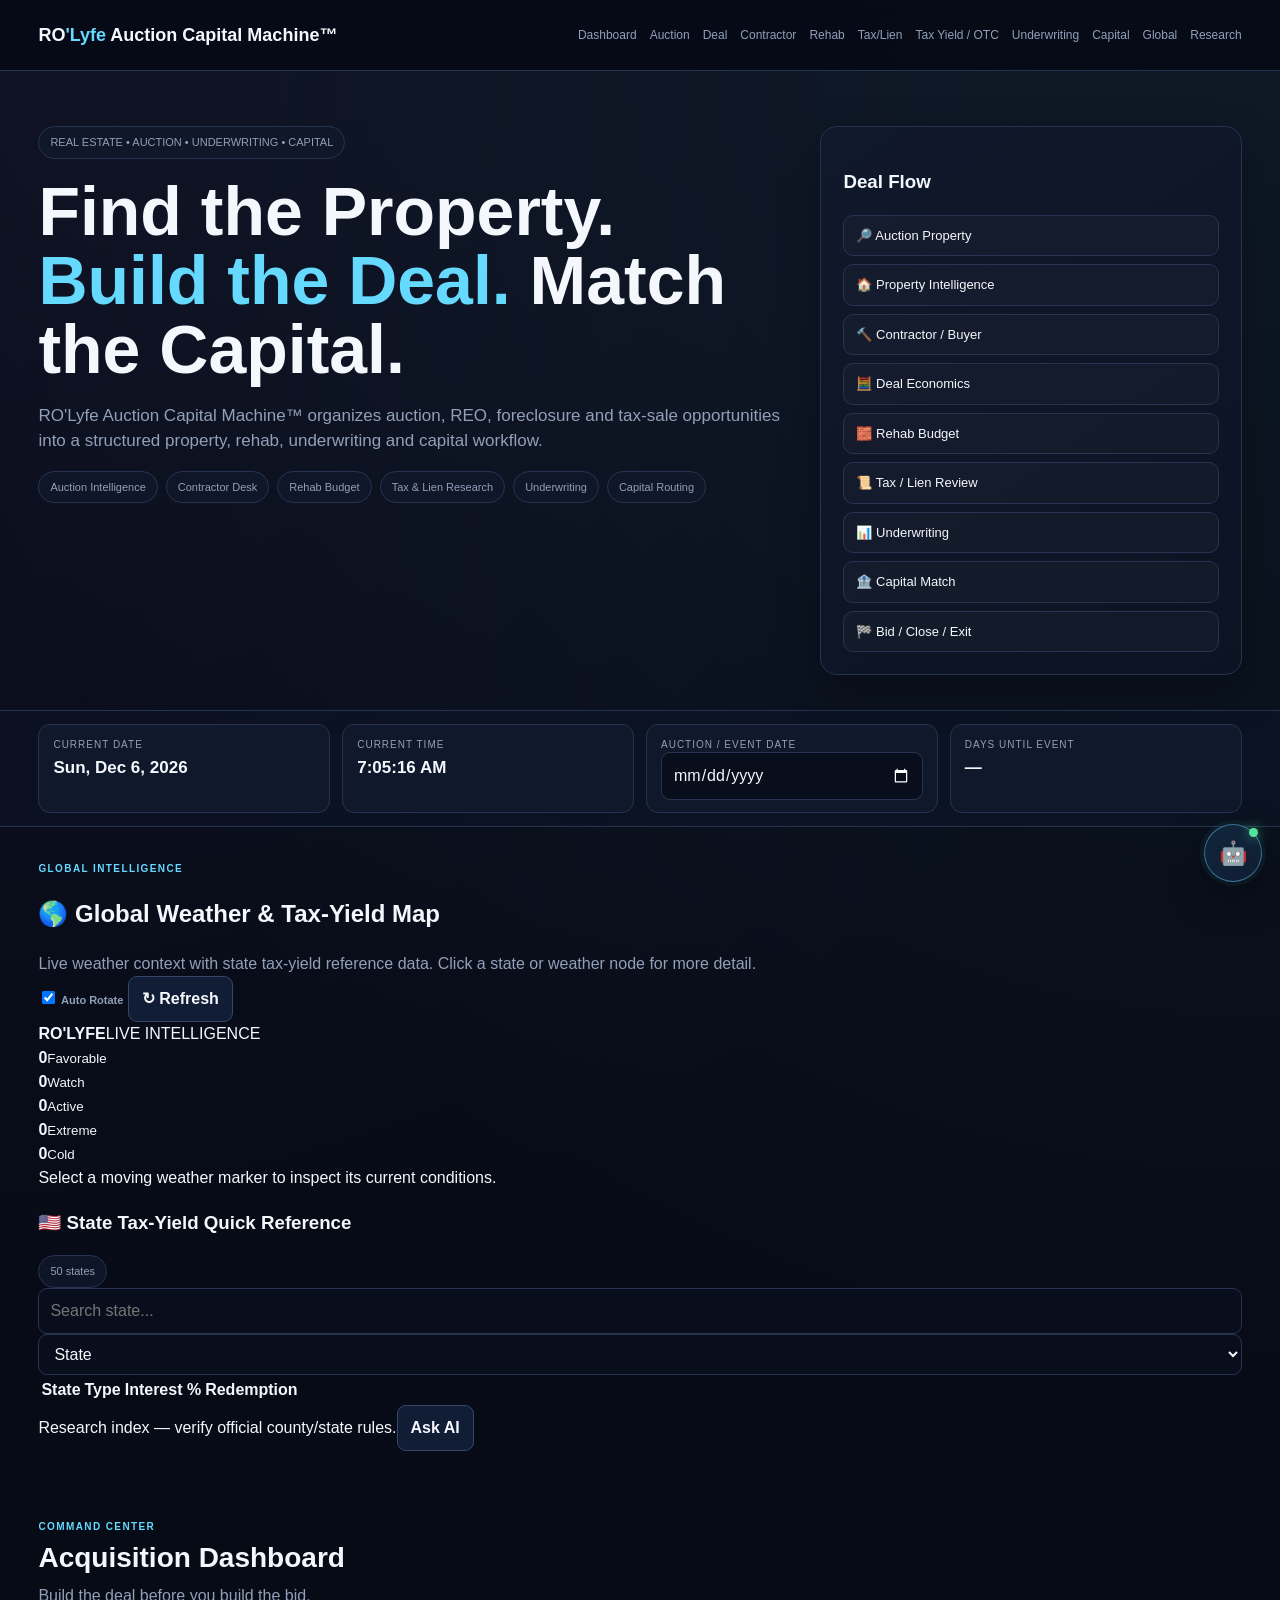
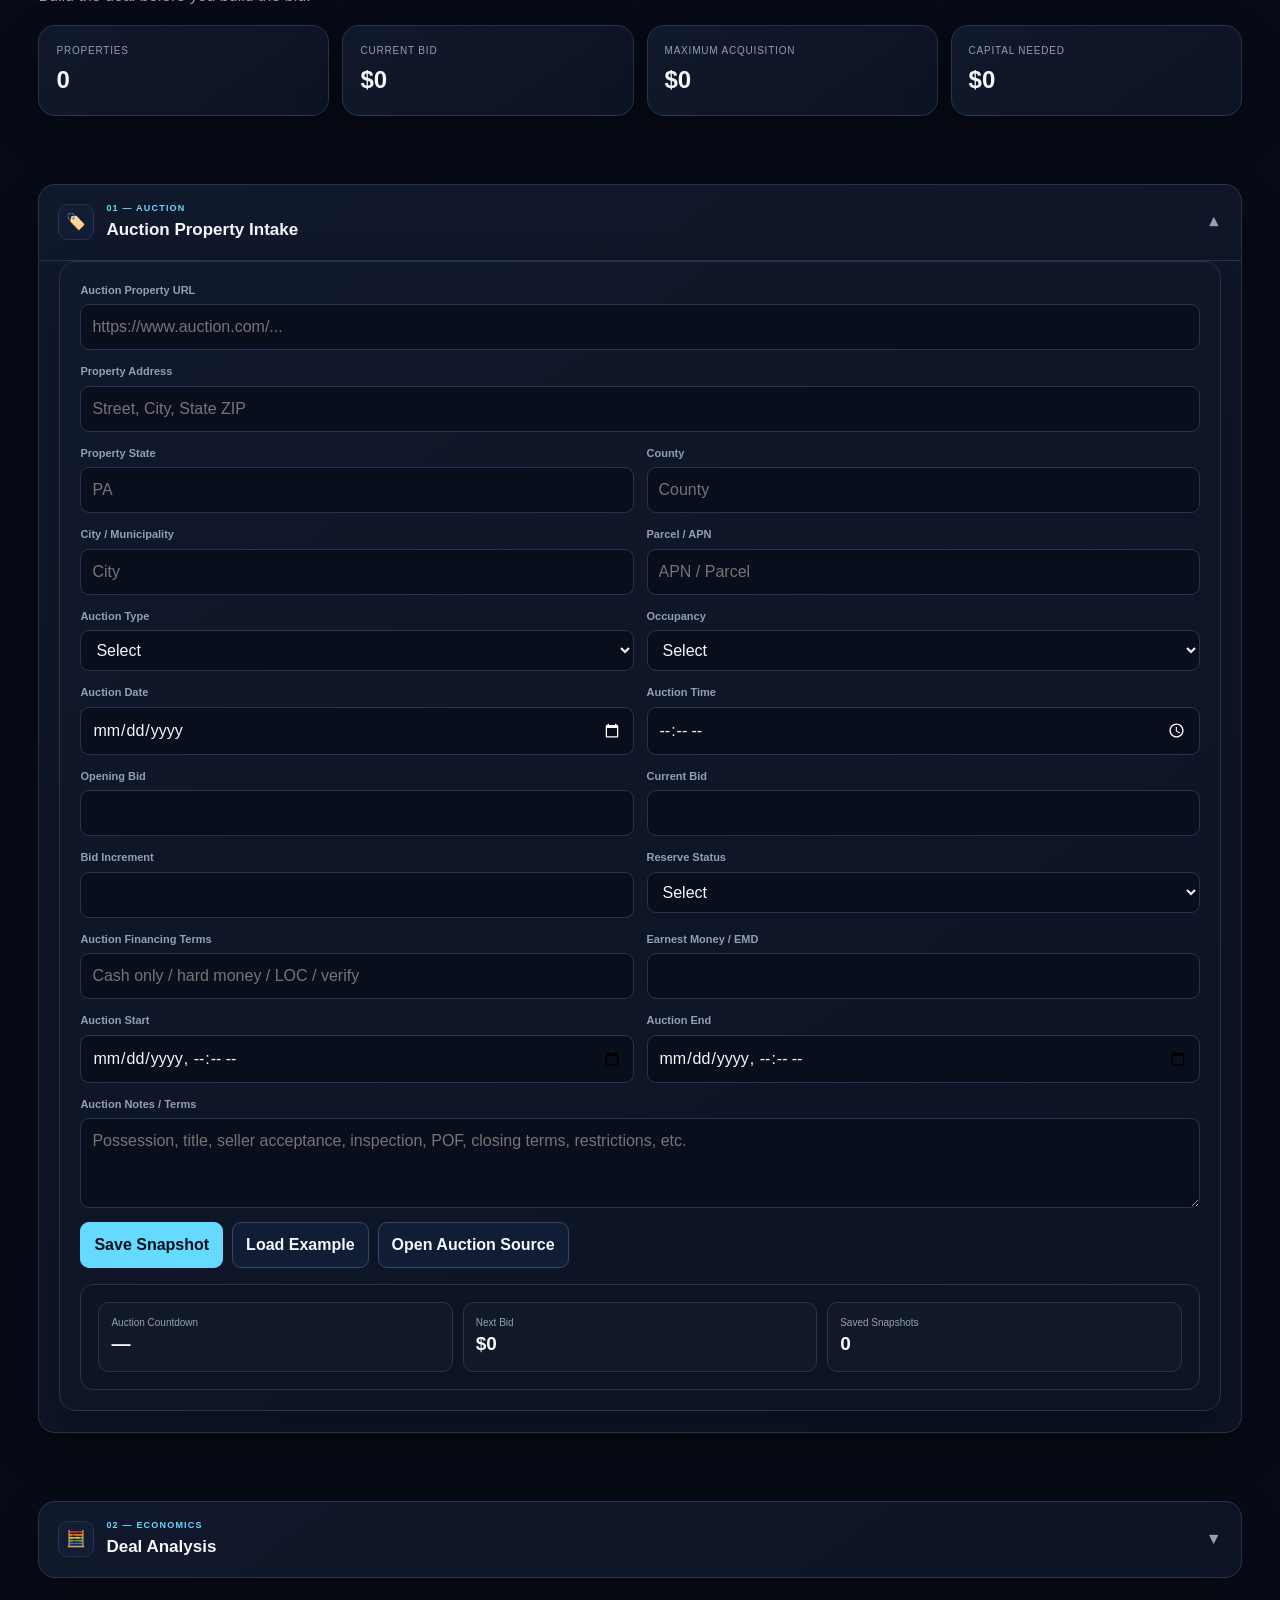
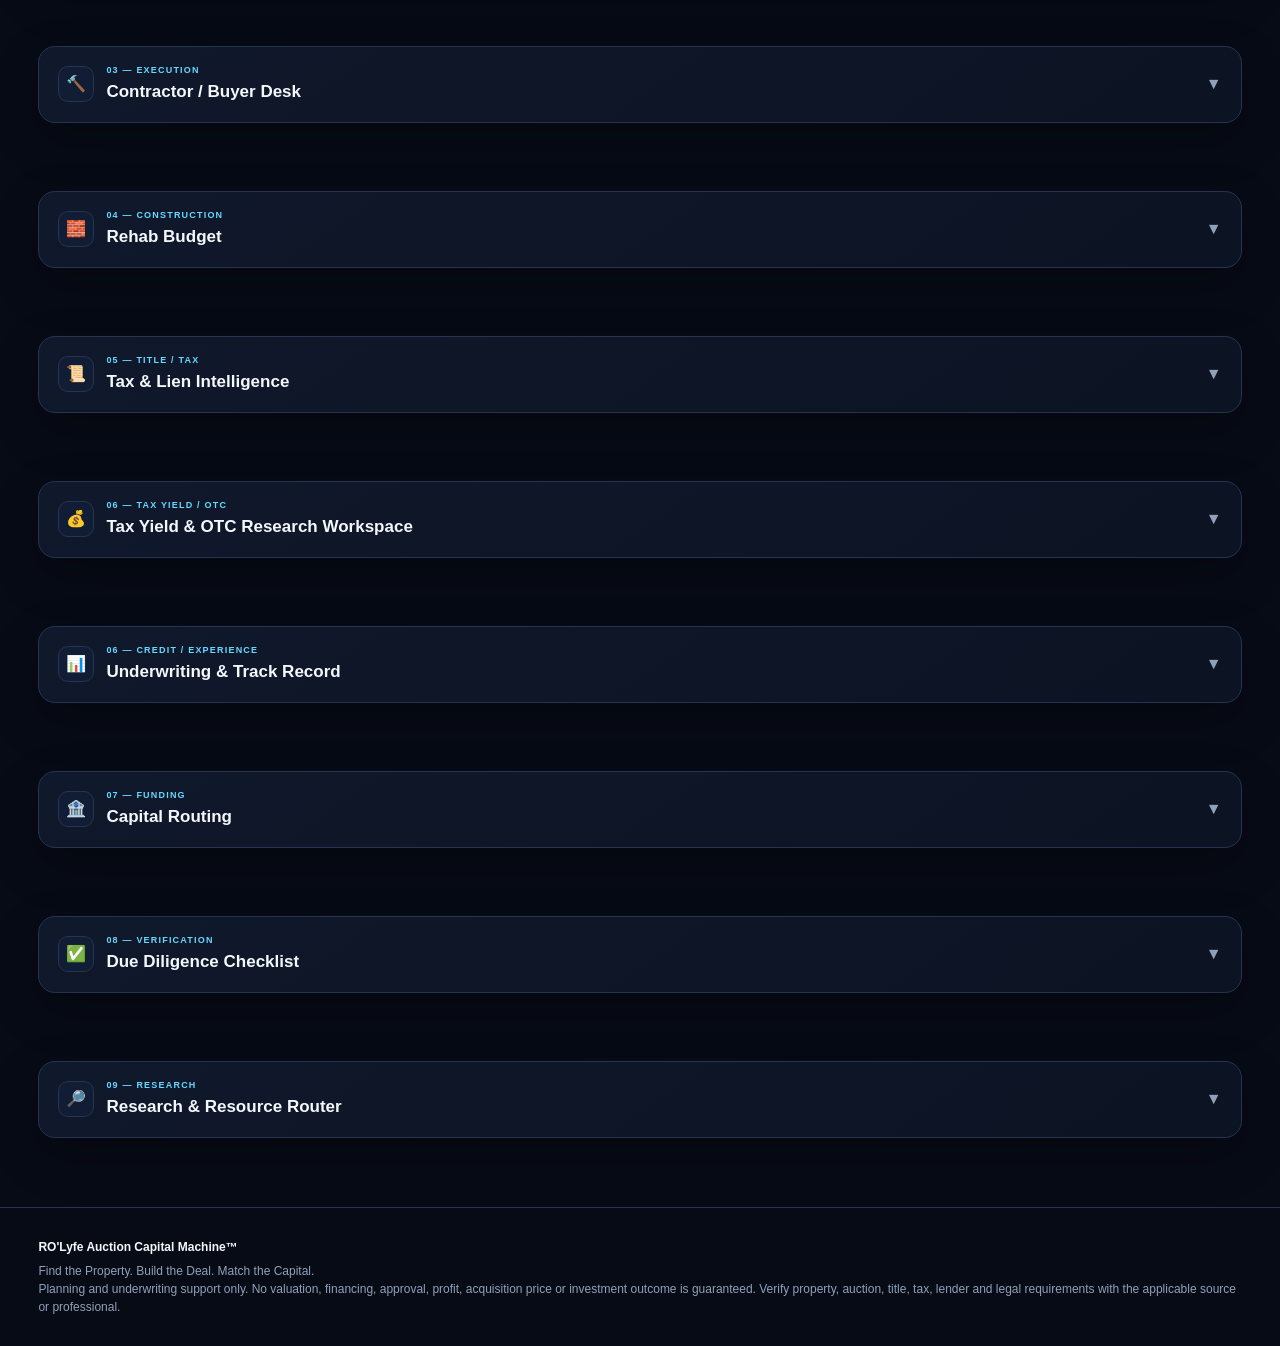
==== commit d8d0a7d6: "Clean up index.html by removing backup directory info Removed directory structure comments from inde" ====
--- a/backups/2026-10-03-before-global-intelligence/index.html
+++ b/backups/2026-10-03-before-global-intelligence/index.html
@@ -1,8 +1,3 @@
-
-backups/
-└── 2026-10-03-before-global-intelligence/
-
-
 <!DOCTYPE html>
 <html lang="en">
 <head>
